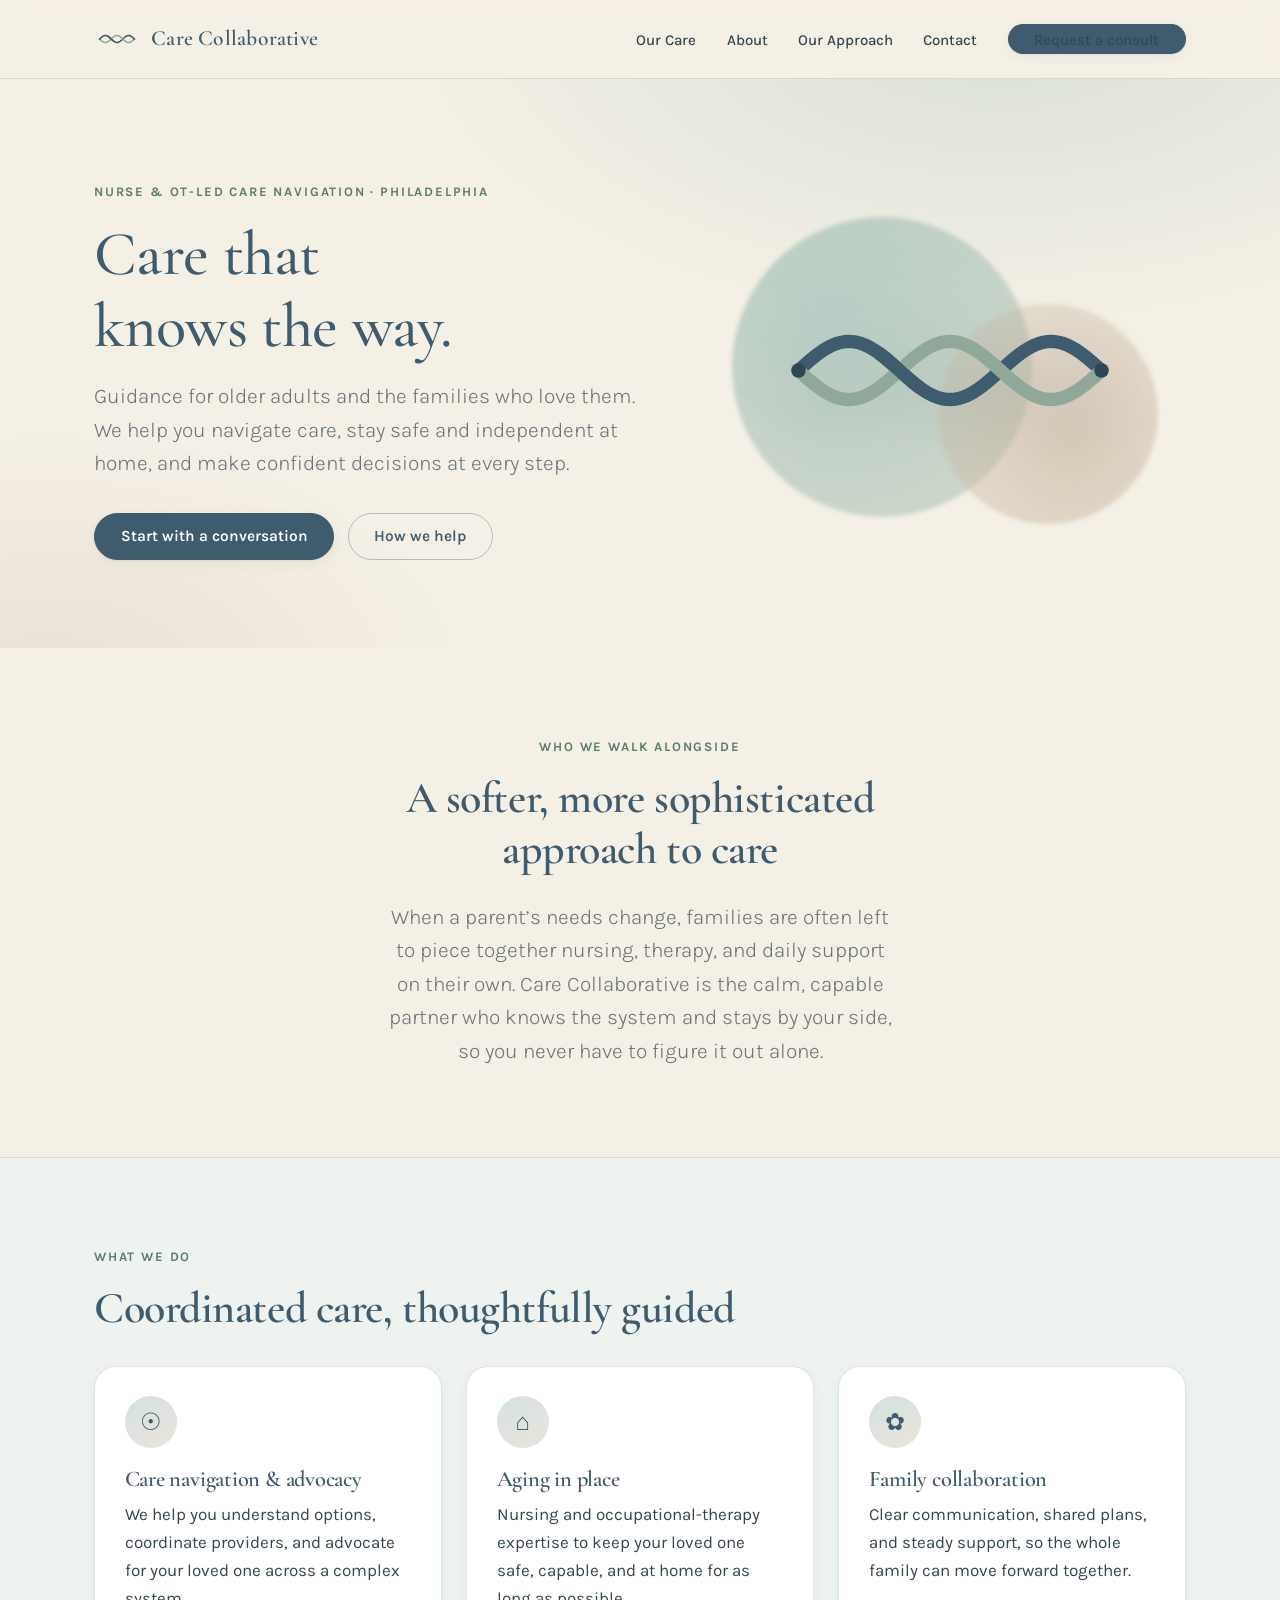
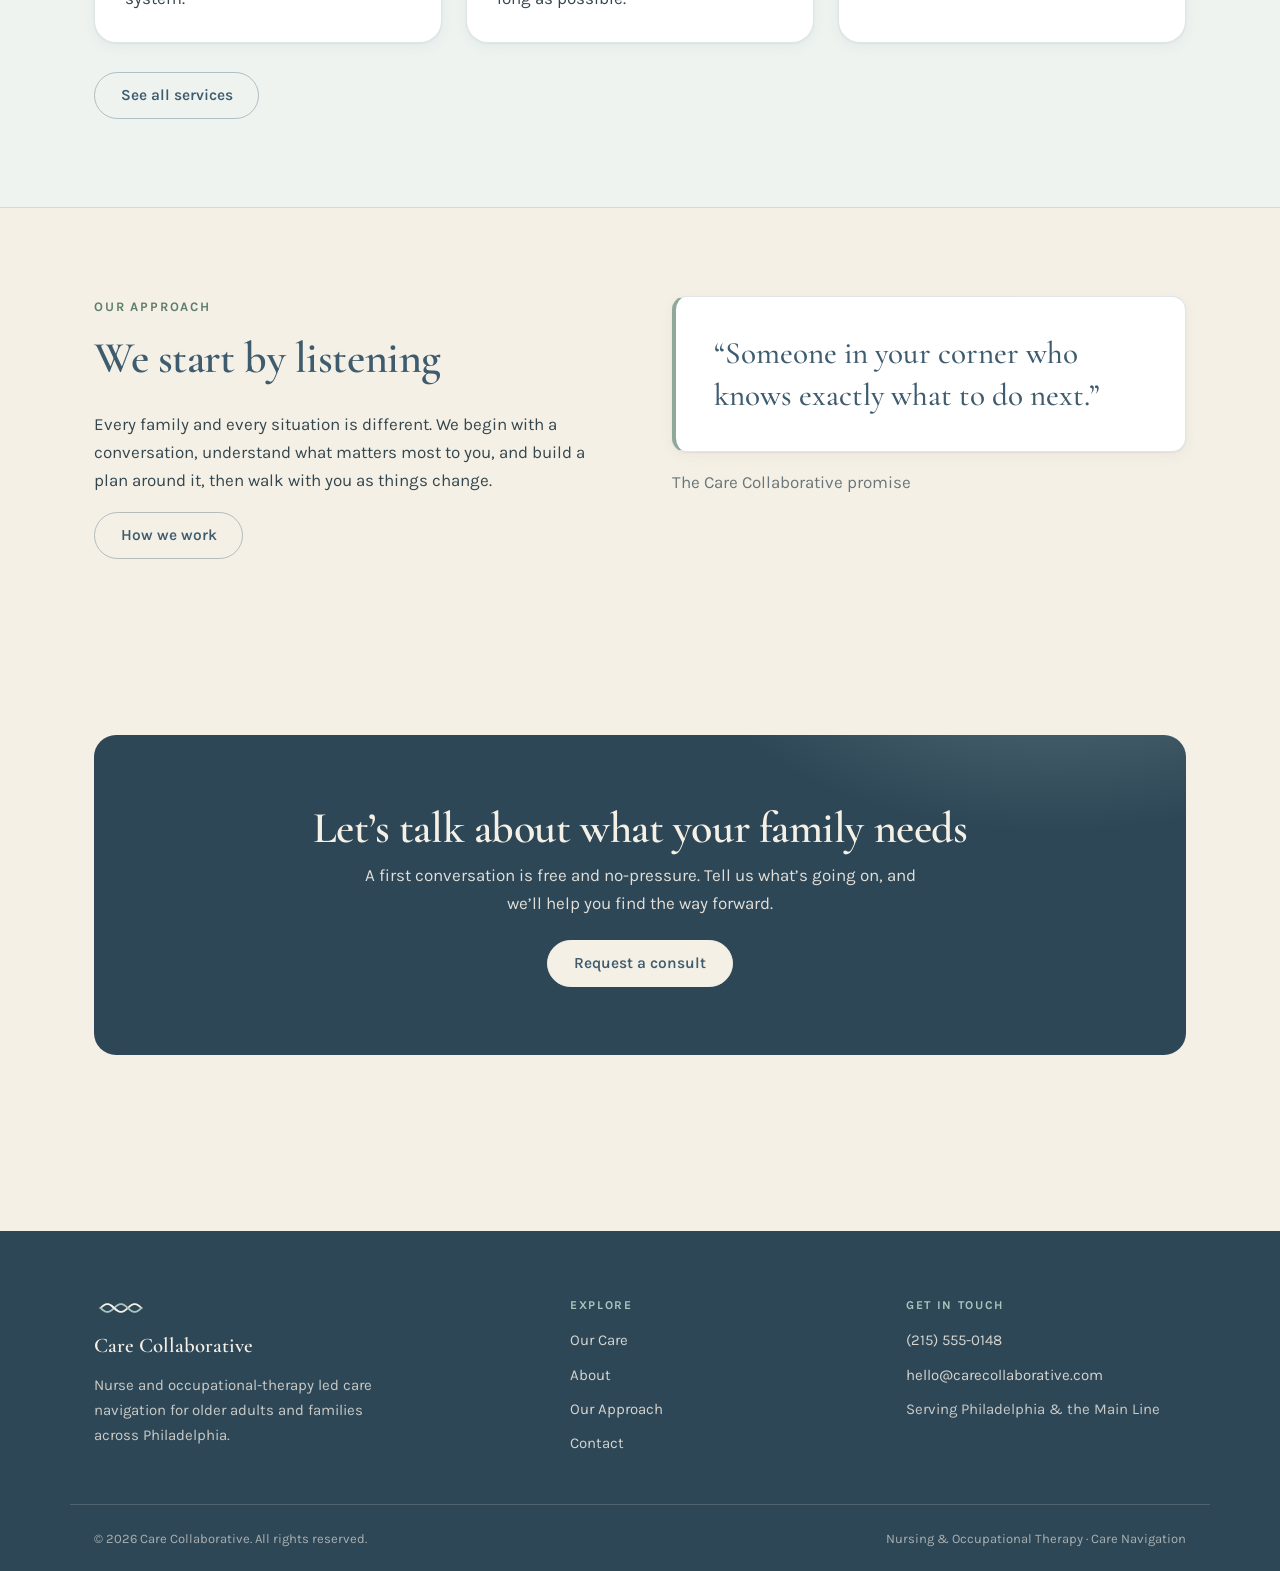
==== index.html @ a24b0913 "Care Collaborative website — initial build Five-page static site (home, services, about, approach, c" ====
<!DOCTYPE html>
<html lang="en">
<head>
  <meta charset="utf-8">
  <meta name="viewport" content="width=device-width, initial-scale=1">
  <title>Care Collaborative — Care that knows the way | Philadelphia</title>
  <meta name="description" content="Nurse and occupational-therapy led care navigation and advocacy for older adults and their families across Philadelphia. Guidance for aging well at home.">
  <link rel="icon" href="assets/favicon.svg" type="image/svg+xml">
  <link rel="preconnect" href="https://fonts.googleapis.com">
  <link rel="preconnect" href="https://fonts.gstatic.com" crossorigin>
  <link href="https://fonts.googleapis.com/css2?family=Cormorant+Garamond:wght@500;600;700&family=Karla:wght@300;400;500;600;700&display=swap" rel="stylesheet">
  <link rel="stylesheet" href="css/styles.css">
</head>
<body>
  <a class="skip" href="#main">Skip to content</a>

  <!-- ===== HEADER (keep identical across pages) ===== -->
  <header class="site-header">
    <div class="container nav">
      <a class="brand" href="index.html">
        <img src="assets/logo-mark.svg" alt="Care Collaborative">
        <span class="name">Care Collaborative</span>
      </a>
      <button class="nav-toggle" aria-label="Open menu" aria-expanded="false" aria-controls="nav-links">
        <span></span><span></span><span></span>
      </button>
      <ul class="nav-links" id="nav-links">
        <li><a href="services.html">Our Care</a></li>
        <li><a href="about.html">About</a></li>
        <li><a href="approach.html">Our Approach</a></li>
        <li><a href="contact.html">Contact</a></li>
        <li class="nav-cta"><a class="btn btn-primary" href="contact.html">Request a consult</a></li>
      </ul>
    </div>
  </header>

  <main id="main">
    <!-- ===== HERO ===== -->
    <section class="hero">
      <div class="container hero-grid">
        <div>
          <p class="eyebrow">Nurse &amp; OT-led care navigation · Philadelphia</p>
          <h1>Care that knows the way.</h1>
          <p class="lead">Guidance for older adults and the families who love them. We help you navigate care, stay safe and independent at home, and make confident decisions at every step.</p>
          <div class="cta-row">
            <a class="btn btn-primary" href="contact.html">Start with a conversation</a>
            <a class="btn btn-ghost" href="services.html">How we help</a>
          </div>
        </div>
        <div class="hero-art" aria-hidden="true">
          <span class="blob b1"></span>
          <span class="blob b2"></span>
          <img src="assets/logo-mark.svg" alt="">
        </div>
      </div>
    </section>

    <!-- ===== INTRO ===== -->
    <section class="section">
      <div class="container center" style="max-width:56ch">
        <p class="eyebrow center">Who we walk alongside</p>
        <h2>A softer, more sophisticated approach to care</h2>
        <p class="lead center">When a parent&rsquo;s needs change, families are often left to piece together nursing, therapy, and daily support on their own. Care Collaborative is the calm, capable partner who knows the system and stays by your side, so you never have to figure it out alone.</p>
      </div>
    </section>

    <!-- ===== SERVICES PREVIEW ===== -->
    <section class="section tint">
      <div class="container">
        <p class="eyebrow">What we do</p>
        <h2>Coordinated care, thoughtfully guided</h2>
        <div class="grid grid-3" style="margin-top:2rem">
          <article class="card">
            <div class="icon" aria-hidden="true">&#9737;</div>
            <h3>Care navigation &amp; advocacy</h3>
            <p>We help you understand options, coordinate providers, and advocate for your loved one across a complex system.</p>
          </article>
          <article class="card">
            <div class="icon" aria-hidden="true">&#8962;</div>
            <h3>Aging in place</h3>
            <p>Nursing and occupational-therapy expertise to keep your loved one safe, capable, and at home for as long as possible.</p>
          </article>
          <article class="card">
            <div class="icon" aria-hidden="true">&#10047;</div>
            <h3>Family collaboration</h3>
            <p>Clear communication, shared plans, and steady support, so the whole family can move forward together.</p>
          </article>
        </div>
        <p style="margin-top:1.8rem"><a class="btn btn-ghost" href="services.html">See all services</a></p>
      </div>
    </section>

    <!-- ===== APPROACH PREVIEW ===== -->
    <section class="section">
      <div class="container split">
        <div>
          <p class="eyebrow">Our approach</p>
          <h2>We start by listening</h2>
          <p>Every family and every situation is different. We begin with a conversation, understand what matters most to you, and build a plan around it, then walk with you as things change.</p>
          <p><a class="btn btn-ghost" href="approach.html">How we work</a></p>
        </div>
        <figure style="margin:0">
          <blockquote class="quote">&ldquo;Someone in your corner who knows exactly what to do next.&rdquo;</blockquote>
          <figcaption class="muted" style="margin-top:1rem">The Care Collaborative promise</figcaption>
        </figure>
      </div>
    </section>

    <!-- ===== CTA BAND ===== -->
    <section class="section">
      <div class="container">
        <div class="cta-band">
          <h2>Let&rsquo;s talk about what your family needs</h2>
          <p>A first conversation is free and no-pressure. Tell us what&rsquo;s going on, and we&rsquo;ll help you find the way forward.</p>
          <p style="margin-top:1.4rem"><a class="btn btn-light" href="contact.html">Request a consult</a></p>
        </div>
      </div>
    </section>
  </main>

  <!-- ===== FOOTER (keep identical across pages) ===== -->
  <footer class="site-footer footer">
    <div class="container footer-grid">
      <div class="footer-brand">
        <img src="assets/logo-mark-reversed.svg" alt="Care Collaborative">
        <div class="name">Care Collaborative</div>
        <p style="margin-top:.6rem;max-width:34ch">Nurse and occupational-therapy led care navigation for older adults and families across Philadelphia.</p>
      </div>
      <div>
        <h4>Explore</h4>
        <ul>
          <li><a href="services.html">Our Care</a></li>
          <li><a href="about.html">About</a></li>
          <li><a href="approach.html">Our Approach</a></li>
          <li><a href="contact.html">Contact</a></li>
        </ul>
      </div>
      <div>
        <h4>Get in touch</h4>
        <ul>
          <li><a href="tel:+12155550148">(215) 555-0148</a></li>
          <li><a href="mailto:hello@carecollaborative.com">hello@carecollaborative.com</a></li>
          <li>Serving Philadelphia &amp; the Main Line</li>
        </ul>
      </div>
    </div>
    <div class="container footer-bottom">
      <span>&copy; <span id="year">2026</span> Care Collaborative. All rights reserved.</span>
      <span>Nursing &amp; Occupational Therapy · Care Navigation</span>
    </div>
  </footer>

  <script src="js/main.js"></script>
</body>
</html>
---- css/styles.css ----
/* ==========================================================================
   Care Collaborative — design tokens + styles
   Retheme the whole site by editing :root below.
   ========================================================================== */

:root {
  /* Brand palette */
  --slate:     #3E5C6E;   /* wordmark, headings, primary buttons */
  --harbor:    #2E4757;   /* footer, reversed sections */
  --euc:       #8FA89A;   /* accent */
  --euc-deep:  #5E7E6C;   /* accent for links + small text (contrast-safe) */
  --sea:       #A8C5BC;   /* soft backgrounds, tints */
  --sand:      #C9B8A3;   /* warm accent */
  --ivory:     #F5F0E6;   /* page background */
  --ink:       #34474F;   /* body text */

  /* Derived surfaces */
  --surface:      #FFFFFF;
  --tint:         #EEF3F0;
  --line:         rgba(62, 92, 110, .16);
  --ink-soft:     rgba(52, 71, 79, .72);

  /* Type */
  --font-display: "Cormorant Garamond", Georgia, "Times New Roman", serif;
  --font-body:    "Karla", -apple-system, BlinkMacSystemFont, "Segoe UI", Roboto, sans-serif;

  /* Rhythm */
  --container: 1140px;
  --gutter:    1.5rem;
  --section-y: 5.5rem;
  --radius:    14px;
  --radius-lg: 22px;

  --shadow-sm: 0 1px 2px rgba(46, 71, 87, .06), 0 4px 14px rgba(46, 71, 87, .05);
  --shadow-md: 0 2px 6px rgba(46, 71, 87, .07), 0 18px 40px rgba(46, 71, 87, .09);

  --ease: cubic-bezier(.22, .61, .36, 1);
}

/* --------------------------------------------------------------------------
   Base
   -------------------------------------------------------------------------- */

*, *::before, *::after { box-sizing: border-box; }

html {
  -webkit-text-size-adjust: 100%;
  scroll-behavior: smooth;
}

body {
  margin: 0;
  background: var(--ivory);
  color: var(--ink);
  font-family: var(--font-body);
  font-size: 1.0625rem;
  font-weight: 400;
  line-height: 1.65;
  -webkit-font-smoothing: antialiased;
  text-rendering: optimizeLegibility;
}

img, svg { max-width: 100%; height: auto; display: block; }

h1, h2, h3, h4 {
  font-family: var(--font-display);
  font-weight: 600;
  color: var(--slate);
  line-height: 1.15;
  letter-spacing: -.01em;
  margin: 0 0 .6em;
  text-wrap: balance;
}

h1 { font-size: clamp(2.5rem, 5.4vw, 3.9rem); font-weight: 500; }
h2 { font-size: clamp(1.95rem, 3.6vw, 2.75rem); }
h3 { font-size: 1.4rem; }
h4 { font-size: 1.0625rem; font-family: var(--font-body); font-weight: 700; letter-spacing: .02em; }

p { margin: 0 0 1.1rem; }
p:last-child { margin-bottom: 0; }

a { color: var(--euc-deep); text-decoration-thickness: 1px; text-underline-offset: .18em; }
a:hover { color: var(--slate); }

strong { font-weight: 700; color: var(--slate); }

blockquote { margin: 0; }

:focus-visible {
  outline: 3px solid var(--euc-deep);
  outline-offset: 3px;
  border-radius: 4px;
}

/* Skip link */
.skip {
  position: absolute;
  left: -9999px;
  top: 0;
  z-index: 100;
  padding: .75rem 1.15rem;
  background: var(--slate);
  color: #fff;
  font-weight: 600;
  text-decoration: none;
  border-radius: 0 0 var(--radius) 0;
}
.skip:focus { left: 0; color: #fff; }

/* --------------------------------------------------------------------------
   Layout helpers
   -------------------------------------------------------------------------- */

.container {
  width: 100%;
  max-width: var(--container);
  margin-inline: auto;
  padding-inline: var(--gutter);
}

.section { padding-block: var(--section-y); }

.section.tint {
  background: var(--tint);
  border-block: 1px solid var(--line);
}

.center { text-align: center; margin-inline: auto; }

.muted { color: var(--ink-soft); }

.eyebrow {
  font-size: .8125rem;
  font-weight: 700;
  letter-spacing: .14em;
  text-transform: uppercase;
  color: var(--euc-deep);
  margin-bottom: 1rem;
}
.eyebrow.center { text-align: center; }

.lead {
  font-size: clamp(1.125rem, 1.9vw, 1.3125rem);
  font-weight: 300;
  line-height: 1.6;
  color: var(--ink-soft);
  max-width: 62ch;
}
.lead.center { margin-inline: auto; }

.split {
  display: grid;
  grid-template-columns: 1fr 1fr;
  gap: clamp(2rem, 5vw, 4rem);
  align-items: start;
}

.grid { display: grid; gap: 1.5rem; }
.grid-2 { grid-template-columns: repeat(2, 1fr); }
.grid-3 { grid-template-columns: repeat(3, 1fr); }

/* --------------------------------------------------------------------------
   Header + navigation
   -------------------------------------------------------------------------- */

.site-header {
  position: sticky;
  top: 0;
  z-index: 50;
  background: rgba(245, 240, 230, .88);
  backdrop-filter: saturate(1.4) blur(10px);
  border-bottom: 1px solid var(--line);
}

.nav {
  display: flex;
  align-items: center;
  gap: 1.25rem;
  min-height: 78px;
}

.brand {
  display: inline-flex;
  align-items: center;
  gap: .7rem;
  text-decoration: none;
  margin-right: auto;
}
.brand img { width: 46px; height: auto; }
.brand .name {
  font-family: var(--font-display);
  font-size: 1.35rem;
  font-weight: 600;
  color: var(--slate);
  letter-spacing: .01em;
  white-space: nowrap;
}

.nav-links {
  display: flex;
  align-items: center;
  gap: 1.9rem;
  list-style: none;
  margin: 0;
  padding: 0;
}
.nav-links a {
  color: var(--ink);
  text-decoration: none;
  font-size: .9375rem;
  font-weight: 500;
  padding-block: .35rem;
  border-bottom: 2px solid transparent;
  transition: color .2s var(--ease), border-color .2s var(--ease);
}
.nav-links a:hover { color: var(--slate); border-bottom-color: var(--sea); }
.nav-links a[aria-current="page"] {
  color: var(--slate);
  font-weight: 600;
  border-bottom-color: var(--euc);
}
.nav-cta a,
.nav-cta a[aria-current="page"] { border-bottom: 0; }

.nav-toggle {
  display: none;
  flex-direction: column;
  justify-content: center;
  gap: 5px;
  width: 46px;
  height: 46px;
  padding: 0 11px;
  background: transparent;
  border: 1px solid var(--line);
  border-radius: 10px;
  cursor: pointer;
}
.nav-toggle span {
  display: block;
  height: 2px;
  background: var(--slate);
  border-radius: 2px;
  transition: transform .25s var(--ease), opacity .2s var(--ease);
}
.nav-toggle[aria-expanded="true"] span:nth-child(1) { transform: translateY(7px) rotate(45deg); }
.nav-toggle[aria-expanded="true"] span:nth-child(2) { opacity: 0; }
.nav-toggle[aria-expanded="true"] span:nth-child(3) { transform: translateY(-7px) rotate(-45deg); }

/* --------------------------------------------------------------------------
   Buttons
   -------------------------------------------------------------------------- */

.btn {
  display: inline-flex;
  align-items: center;
  justify-content: center;
  gap: .5rem;
  padding: .82rem 1.6rem;
  border: 1px solid transparent;
  border-radius: 999px;
  font-family: var(--font-body);
  font-size: .9688rem;
  font-weight: 600;
  line-height: 1.2;
  text-decoration: none;
  cursor: pointer;
  transition: transform .18s var(--ease), background-color .2s var(--ease),
              color .2s var(--ease), border-color .2s var(--ease), box-shadow .2s var(--ease);
}
.btn:hover { transform: translateY(-1px); }
.btn:active { transform: translateY(0); }

.btn-primary {
  background: var(--slate);
  border-color: var(--slate);
  color: #fff;
  box-shadow: var(--shadow-sm);
}
.btn-primary:hover { background: var(--harbor); border-color: var(--harbor); color: #fff; box-shadow: var(--shadow-md); }

.btn-ghost {
  background: transparent;
  border-color: rgba(62, 92, 110, .35);
  color: var(--slate);
}
.btn-ghost:hover { background: rgba(168, 197, 188, .22); border-color: var(--slate); color: var(--slate); }

.btn-light {
  background: var(--ivory);
  border-color: var(--ivory);
  color: var(--slate);
}
.btn-light:hover { background: #fff; border-color: #fff; color: var(--harbor); }

.cta-row {
  display: flex;
  flex-wrap: wrap;
  gap: .85rem;
  margin-top: 2rem;
}

/* --------------------------------------------------------------------------
   Hero
   -------------------------------------------------------------------------- */

.hero {
  padding-block: clamp(3.5rem, 8vw, 6.5rem) clamp(3.5rem, 7vw, 5.5rem);
  background:
    radial-gradient(60rem 32rem at 78% -12%, rgba(168, 197, 188, .38), transparent 62%),
    radial-gradient(44rem 28rem at 4% 108%, rgba(201, 184, 163, .28), transparent 60%);
}

.hero-grid {
  display: grid;
  grid-template-columns: 1.08fr .92fr;
  gap: clamp(2rem, 5vw, 4rem);
  align-items: center;
}

.hero h1 { margin-bottom: 1.1rem; }

.hero-art {
  position: relative;
  display: grid;
  place-items: center;
  min-height: 320px;
}
.hero-art img {
  position: relative;
  z-index: 1;
  width: min(100%, 400px);
  filter: drop-shadow(0 14px 30px rgba(46, 71, 87, .14));
}

.blob {
  position: absolute;
  border-radius: 50%;
  filter: blur(2px);
  animation: drift 18s ease-in-out infinite alternate;
}
.blob.b1 {
  width: 300px; height: 300px;
  background: radial-gradient(circle at 32% 30%, rgba(168, 197, 188, .78), rgba(143, 168, 154, .35));
  top: 2%; left: 4%;
}
.blob.b2 {
  width: 220px; height: 220px;
  background: radial-gradient(circle at 62% 62%, rgba(201, 184, 163, .68), rgba(201, 184, 163, .22));
  bottom: 2%; right: 6%;
  animation-delay: -7s;
}

@keyframes drift {
  from { transform: translate3d(0, 0, 0) scale(1); }
  to   { transform: translate3d(14px, -20px, 0) scale(1.07); }
}

/* --------------------------------------------------------------------------
   Cards
   -------------------------------------------------------------------------- */

.card {
  background: var(--surface);
  border: 1px solid var(--line);
  border-radius: var(--radius-lg);
  padding: 1.85rem;
  box-shadow: var(--shadow-sm);
  transition: transform .25s var(--ease), box-shadow .25s var(--ease), border-color .25s var(--ease);
}
.card:hover {
  transform: translateY(-3px);
  border-color: rgba(62, 92, 110, .26);
  box-shadow: var(--shadow-md);
}
.card h3 { margin-bottom: .55rem; }
.card p:last-child { margin-bottom: 0; }

.card .icon {
  display: grid;
  place-items: center;
  width: 52px;
  height: 52px;
  margin-bottom: 1.1rem;
  border-radius: 50%;
  background: linear-gradient(150deg, rgba(168, 197, 188, .5), rgba(201, 184, 163, .38));
  color: var(--slate);
  font-size: 1.5rem;
  line-height: 1;
}

/* --------------------------------------------------------------------------
   Quote
   -------------------------------------------------------------------------- */

.quote {
  position: relative;
  padding: 2.2rem 2.4rem;
  background: var(--surface);
  border: 1px solid var(--line);
  border-left: 4px solid var(--euc);
  border-radius: var(--radius);
  font-family: var(--font-display);
  font-size: clamp(1.5rem, 2.6vw, 1.95rem);
  font-weight: 500;
  line-height: 1.35;
  color: var(--slate);
  box-shadow: var(--shadow-sm);
  text-wrap: balance;
}

/* --------------------------------------------------------------------------
   CTA band
   -------------------------------------------------------------------------- */

.cta-band {
  padding: clamp(2.75rem, 6vw, 4.25rem) clamp(1.75rem, 5vw, 4rem);
  border-radius: var(--radius-lg);
  background:
    radial-gradient(38rem 20rem at 88% -30%, rgba(168, 197, 188, .3), transparent 60%),
    var(--harbor);
  color: rgba(245, 240, 230, .9);
  text-align: center;
}
.cta-band h2 { color: var(--ivory); margin-bottom: .5rem; }
.cta-band p { max-width: 58ch; margin-inline: auto; }

/* --------------------------------------------------------------------------
   Steps (Our Approach)
   -------------------------------------------------------------------------- */

.steps {
  display: grid;
  gap: 1.1rem;
  counter-reset: step;
}

.step {
  display: grid;
  grid-template-columns: auto 1fr;
  gap: 1.4rem;
  align-items: start;
  padding: 1.7rem 1.9rem;
  background: var(--surface);
  border: 1px solid var(--line);
  border-radius: var(--radius-lg);
  box-shadow: var(--shadow-sm);
}
.step h3 { margin-bottom: .35rem; }
.step p:last-child { margin-bottom: 0; }

.step .n {
  counter-increment: step;
  display: grid;
  place-items: center;
  width: 52px;
  height: 52px;
  border-radius: 50%;
  background: linear-gradient(150deg, var(--sea), rgba(143, 168, 154, .75));
  color: var(--harbor);
  font-family: var(--font-display);
  font-size: 1.5rem;
  font-weight: 700;
}
.step .n::before { content: counter(step); }

/* --------------------------------------------------------------------------
   Forms
   -------------------------------------------------------------------------- */

.form {
  display: grid;
  gap: 1.15rem;
  padding: 2rem;
  background: var(--surface);
  border: 1px solid var(--line);
  border-radius: var(--radius-lg);
  box-shadow: var(--shadow-sm);
}

.field { display: grid; gap: .4rem; }

.field label {
  font-size: .875rem;
  font-weight: 600;
  color: var(--slate);
  letter-spacing: .01em;
}

.field input,
.field select,
.field textarea {
  width: 100%;
  padding: .75rem .9rem;
  background: var(--ivory);
  border: 1px solid var(--line);
  border-radius: 10px;
  font-family: inherit;
  font-size: 1rem;
  color: var(--ink);
  transition: border-color .2s var(--ease), box-shadow .2s var(--ease), background-color .2s var(--ease);
}
.field textarea { resize: vertical; min-height: 8rem; }
.field select { appearance: none; background-image: none; cursor: pointer; }

.field input:hover,
.field select:hover,
.field textarea:hover { border-color: rgba(62, 92, 110, .32); }

.field input:focus,
.field select:focus,
.field textarea:focus {
  outline: none;
  background: var(--surface);
  border-color: var(--euc-deep);
  box-shadow: 0 0 0 3px rgba(94, 126, 108, .18);
}

.form .btn { justify-self: start; }

.form-status {
  margin: 0;
  min-height: 1.4em;
  font-size: .9375rem;
  font-weight: 600;
  color: var(--euc-deep);
}
.form-status[data-state="error"] { color: #9B4A3C; }

.form-note {
  margin: 0;
  font-size: .875rem;
  color: var(--ink-soft);
}

/* Contact info list */
.info { list-style: none; margin: 0; padding: 0; display: grid; gap: .75rem; }
.info li {
  display: grid;
  grid-template-columns: 5.5rem 1fr;
  gap: 1rem;
  align-items: baseline;
  padding-bottom: .75rem;
  border-bottom: 1px solid var(--line);
}
.info li:last-child { padding-bottom: 0; border-bottom: 0; }
.info .k {
  font-size: .75rem;
  font-weight: 700;
  letter-spacing: .12em;
  text-transform: uppercase;
  color: var(--euc-deep);
}

/* --------------------------------------------------------------------------
   Footer
   -------------------------------------------------------------------------- */

.site-footer {
  margin-top: var(--section-y);
  padding-top: clamp(3rem, 6vw, 4.25rem);
  background: var(--harbor);
  color: rgba(245, 240, 230, .78);
  font-size: .9375rem;
}

.footer-grid {
  display: grid;
  grid-template-columns: 1.5fr 1fr 1fr;
  gap: clamp(2rem, 5vw, 3.5rem);
  padding-bottom: 3rem;
}

.footer-brand img { width: 54px; }
.footer-brand .name {
  margin-top: .8rem;
  font-family: var(--font-display);
  font-size: 1.3rem;
  font-weight: 600;
  color: var(--ivory);
}

.site-footer h4 {
  margin-bottom: 1rem;
  color: var(--sea);
  font-size: .75rem;
  letter-spacing: .14em;
  text-transform: uppercase;
}

.site-footer ul { list-style: none; margin: 0; padding: 0; display: grid; gap: .6rem; }
.site-footer a { color: rgba(245, 240, 230, .84); text-decoration: none; }
.site-footer a:hover { color: #fff; text-decoration: underline; text-underline-offset: .2em; }

.footer-bottom {
  display: flex;
  flex-wrap: wrap;
  gap: .75rem 1.5rem;
  justify-content: space-between;
  padding-block: 1.4rem;
  border-top: 1px solid rgba(245, 240, 230, .16);
  font-size: .8125rem;
  color: rgba(245, 240, 230, .62);
}

/* --------------------------------------------------------------------------
   Responsive
   -------------------------------------------------------------------------- */

@media (max-width: 960px) {
  :root { --section-y: 4.25rem; }

  .hero-grid { grid-template-columns: 1fr; }
  .hero-art { order: -1; min-height: 250px; }
  .hero-art img { width: min(78%, 320px); }
  .blob.b1 { width: 220px; height: 220px; }
  .blob.b2 { width: 165px; height: 165px; }

  .split { grid-template-columns: 1fr; }
  .grid-3 { grid-template-columns: repeat(2, 1fr); }
  .footer-grid { grid-template-columns: 1fr 1fr; }
}

@media (max-width: 780px) {
  .nav-toggle { display: flex; }

  .nav-links {
    position: absolute;
    inset: 78px 0 auto;
    flex-direction: column;
    align-items: stretch;
    gap: 0;
    padding: .5rem var(--gutter) 1.25rem;
    background: var(--ivory);
    border-bottom: 1px solid var(--line);
    box-shadow: var(--shadow-md);

    /* collapsed by default on small screens */
    display: none;
  }
  .nav-links.is-open { display: flex; }

  .nav-links li { border-bottom: 1px solid var(--line); }
  .nav-links li:last-child { border-bottom: 0; }
  .nav-links a {
    display: block;
    padding: .95rem .25rem;
    border-bottom: 0;
  }
  .nav-links a[aria-current="page"] { border-bottom: 0; }
  .nav-cta { padding-top: 1rem; }
  .nav-cta .btn { width: 100%; }
}

@media (max-width: 620px) {
  body { font-size: 1rem; }

  .grid-2, .grid-3 { grid-template-columns: 1fr; }
  .footer-grid { grid-template-columns: 1fr; }

  .brand .name { font-size: 1.15rem; }
  .brand img { width: 40px; }

  .card, .step, .form { padding: 1.4rem; }
  .step { grid-template-columns: 1fr; gap: 1rem; }

  .quote { padding: 1.6rem 1.5rem; }

  .cta-row .btn { width: 100%; }
  .form .btn { justify-self: stretch; width: 100%; }

  .info li { grid-template-columns: 1fr; gap: .15rem; }
}

/* --------------------------------------------------------------------------
   Motion + print
   -------------------------------------------------------------------------- */

@media (prefers-reduced-motion: reduce) {
  html { scroll-behavior: auto; }
  *, *::before, *::after {
    animation-duration: .001ms !important;
    animation-iteration-count: 1 !important;
    transition-duration: .001ms !important;
  }
}

@media print {
  .site-header, .nav-toggle, .cta-band, .skip { display: none !important; }
  body { background: #fff; color: #000; }
  .card, .step, .form { box-shadow: none; border-color: #ccc; }
}
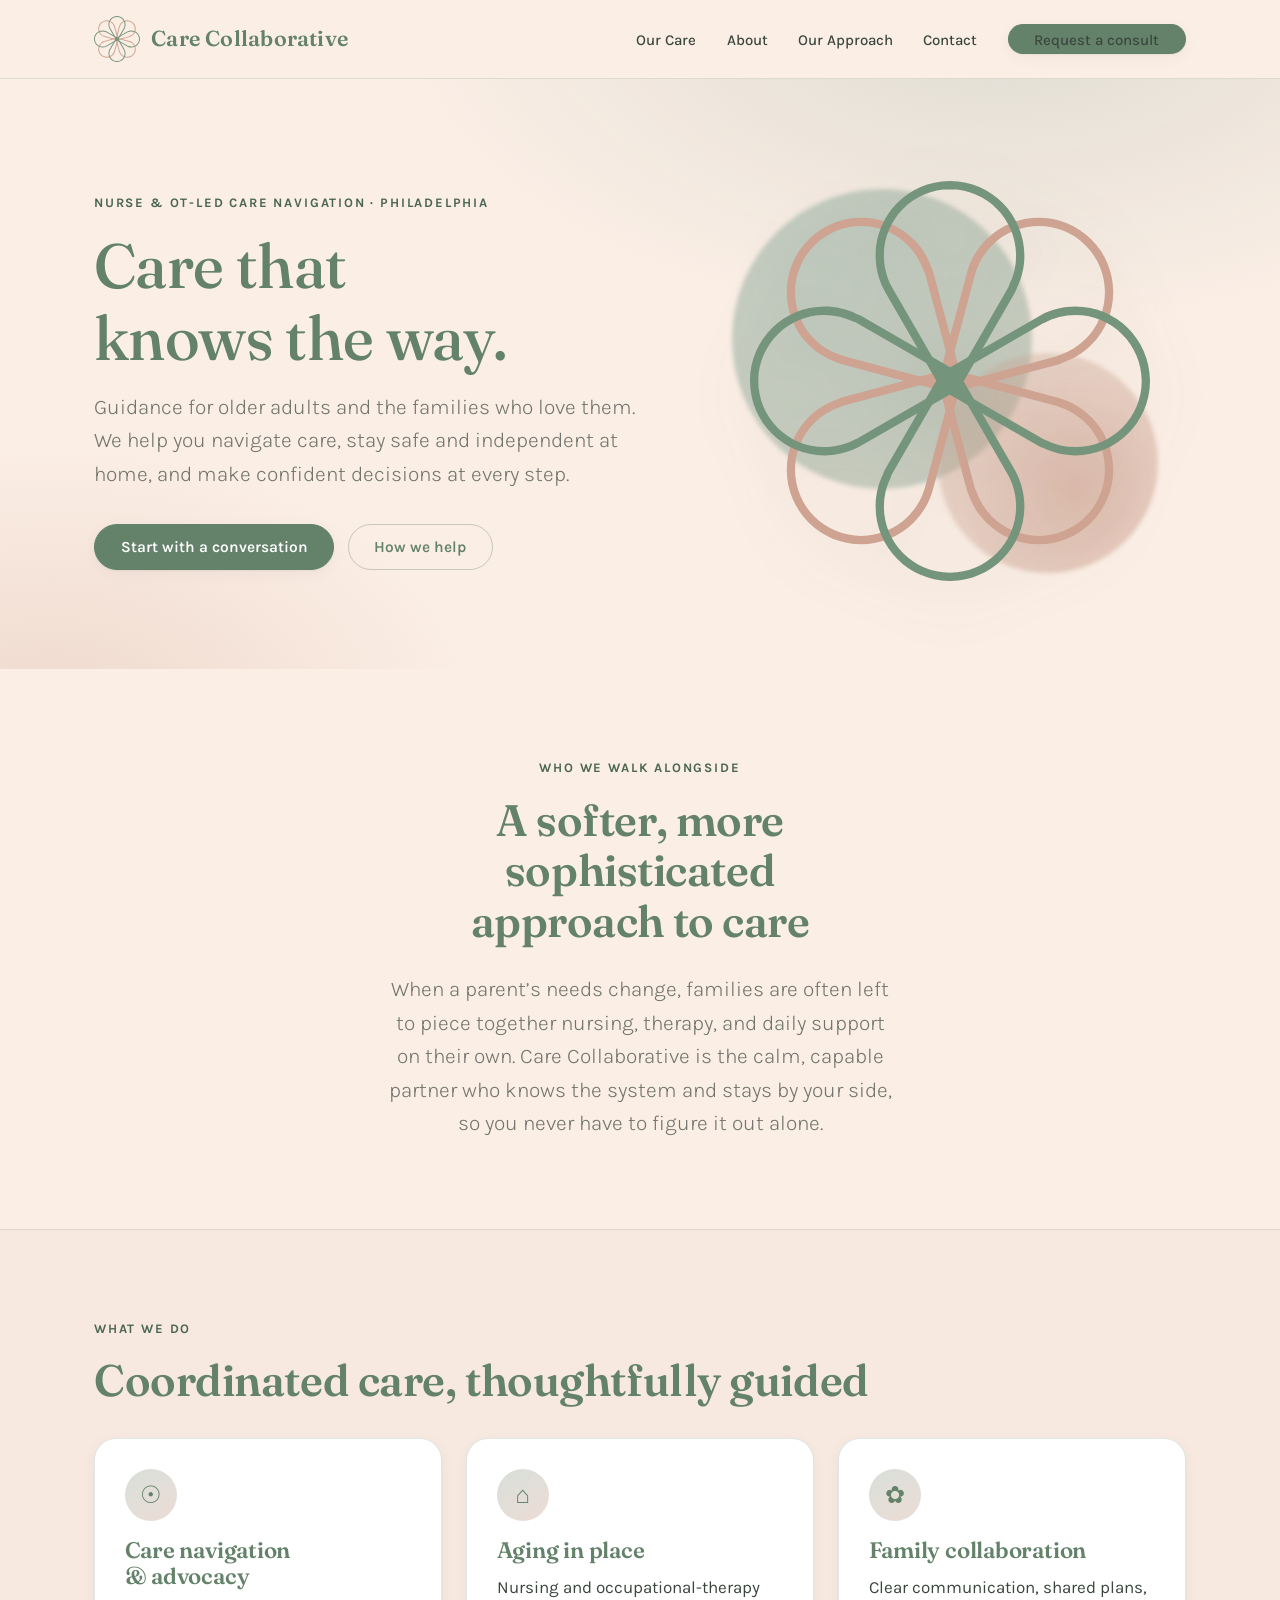
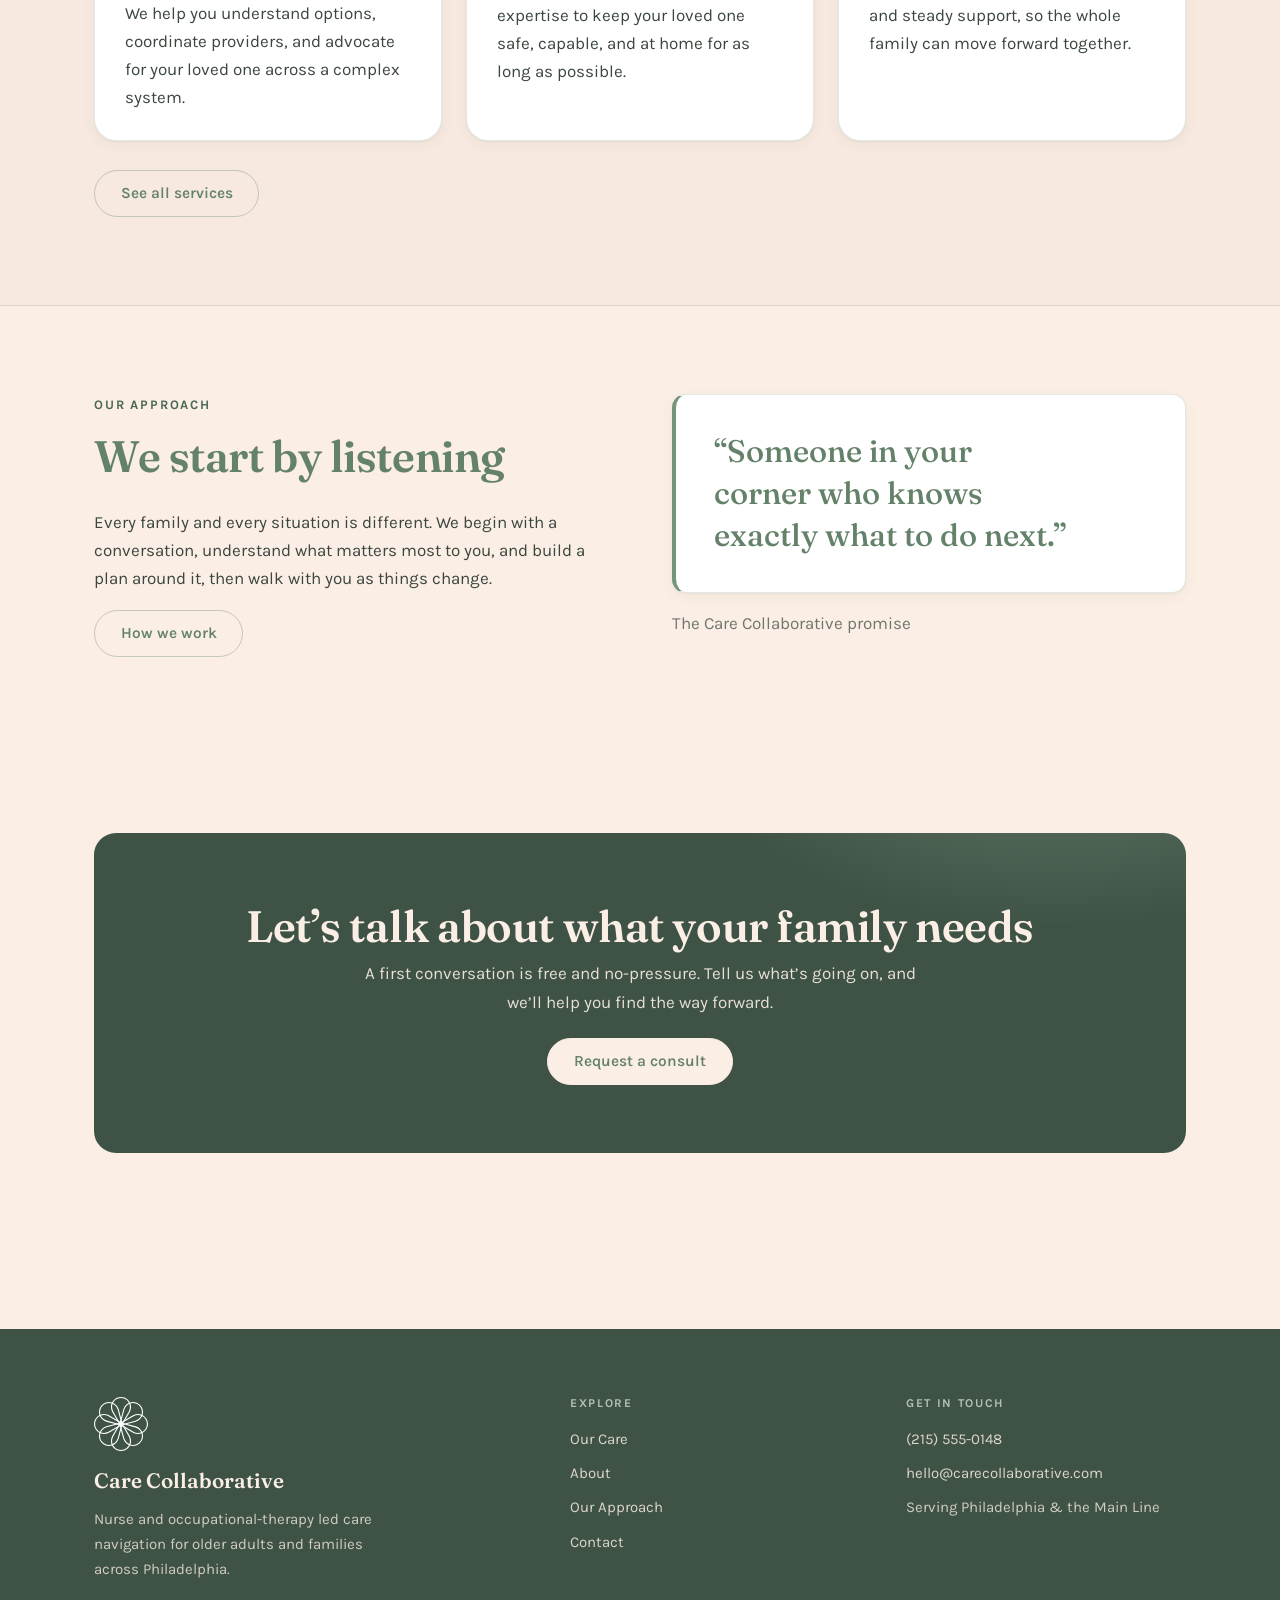
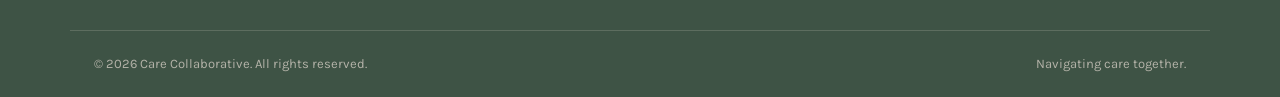
==== commit e6117e09: "Rebrand to finalized CareCollaborative identity - Swap placeholder Woven Current SVGs for final logo" ====
--- a/index.html
+++ b/index.html
@@ -8,7 +8,7 @@
   <link rel="icon" href="assets/favicon.svg" type="image/svg+xml">
   <link rel="preconnect" href="https://fonts.googleapis.com">
   <link rel="preconnect" href="https://fonts.gstatic.com" crossorigin>
-  <link href="https://fonts.googleapis.com/css2?family=Cormorant+Garamond:wght@500;600;700&family=Karla:wght@300;400;500;600;700&display=swap" rel="stylesheet">
+  <link href="https://fonts.googleapis.com/css2?family=Fraunces:opsz,wght@9..144,500..700&family=Karla:wght@300;400;500;600;700&display=swap" rel="stylesheet">
   <link rel="stylesheet" href="css/styles.css">
 </head>
 <body>
@@ -146,7 +146,7 @@
     </div>
     <div class="container footer-bottom">
       <span>&copy; <span id="year">2026</span> Care Collaborative. All rights reserved.</span>
-      <span>Nursing &amp; Occupational Therapy · Care Navigation</span>
+      <span>Navigating care together.</span>
     </div>
   </footer>
 
--- a/css/styles.css
+++ b/css/styles.css
@@ -4,24 +4,27 @@
    ========================================================================== */
 
 :root {
-  /* Brand palette */
-  --slate:     #3E5C6E;   /* wordmark, headings, primary buttons */
-  --harbor:    #2E4757;   /* footer, reversed sections */
-  --euc:       #8FA89A;   /* accent */
-  --euc-deep:  #5E7E6C;   /* accent for links + small text (contrast-safe) */
-  --sea:       #A8C5BC;   /* soft backgrounds, tints */
-  --sand:      #C9B8A3;   /* warm accent */
-  --ivory:     #F5F0E6;   /* page background */
-  --ink:       #34474F;   /* body text */
+  /* Brand palette — CareCollaborative Quick Guide (2026) */
+  --green:      #638269;   /* brand green: wordmark, headings, primary buttons */
+  --green-deep: #4C6654;   /* darker green for links + small text (contrast-safe) */
+  --forest:     #3E5345;   /* footer, reversed sections (derived dark green) */
+  --sage:       #B1C0B4;   /* soft green accent, tints */
+  --sage-mid:   #75947C;   /* mid sage from the logo mark */
+  --blush:      #E7D1C8;   /* soft warm tint */
+  --clay:       #CEA391;   /* warm accent from the logo mark */
+  --cream:      #FBEEE5;   /* page background */
+  --ink:        #3B463E;   /* body text (derived green-gray) */
 
   /* Derived surfaces */
   --surface:      #FFFFFF;
-  --tint:         #EEF3F0;
-  --line:         rgba(62, 92, 110, .16);
-  --ink-soft:     rgba(52, 71, 79, .72);
-
-  /* Type */
-  --font-display: "Cormorant Garamond", Georgia, "Times New Roman", serif;
+  --tint:         #F7E9E0;
+  --line:         rgba(99, 130, 105, .18);
+  --ink-soft:     rgba(59, 70, 62, .72);
+
+  /* Type — brand font is Gelica (Adobe Fonts). Fraunces is the closest free
+     stand-in; to use real Gelica, add the Adobe Fonts embed <link> to each
+     page and change this to: "gelica", serif */
+  --font-display: "Fraunces", Georgia, "Times New Roman", serif;
   --font-body:    "Karla", -apple-system, BlinkMacSystemFont, "Segoe UI", Roboto, sans-serif;
 
   /* Rhythm */
@@ -31,8 +34,8 @@
   --radius:    14px;
   --radius-lg: 22px;
 
-  --shadow-sm: 0 1px 2px rgba(46, 71, 87, .06), 0 4px 14px rgba(46, 71, 87, .05);
-  --shadow-md: 0 2px 6px rgba(46, 71, 87, .07), 0 18px 40px rgba(46, 71, 87, .09);
+  --shadow-sm: 0 1px 2px rgba(62, 83, 69,.06), 0 4px 14px rgba(62, 83, 69,.05);
+  --shadow-md: 0 2px 6px rgba(62, 83, 69,.07), 0 18px 40px rgba(62, 83, 69,.09);
 
   --ease: cubic-bezier(.22, .61, .36, 1);
 }
@@ -50,7 +53,7 @@
 
 body {
   margin: 0;
-  background: var(--ivory);
+  background: var(--cream);
   color: var(--ink);
   font-family: var(--font-body);
   font-size: 1.0625rem;
@@ -65,7 +68,7 @@
 h1, h2, h3, h4 {
   font-family: var(--font-display);
   font-weight: 600;
-  color: var(--slate);
+  color: var(--green);
   line-height: 1.15;
   letter-spacing: -.01em;
   margin: 0 0 .6em;
@@ -80,15 +83,15 @@
 p { margin: 0 0 1.1rem; }
 p:last-child { margin-bottom: 0; }
 
-a { color: var(--euc-deep); text-decoration-thickness: 1px; text-underline-offset: .18em; }
-a:hover { color: var(--slate); }
-
-strong { font-weight: 700; color: var(--slate); }
+a { color: var(--green-deep); text-decoration-thickness: 1px; text-underline-offset: .18em; }
+a:hover { color: var(--green); }
+
+strong { font-weight: 700; color: var(--green); }
 
 blockquote { margin: 0; }
 
 :focus-visible {
-  outline: 3px solid var(--euc-deep);
+  outline: 3px solid var(--green-deep);
   outline-offset: 3px;
   border-radius: 4px;
 }
@@ -100,7 +103,7 @@
   top: 0;
   z-index: 100;
   padding: .75rem 1.15rem;
-  background: var(--slate);
+  background: var(--green);
   color: #fff;
   font-weight: 600;
   text-decoration: none;
@@ -135,7 +138,7 @@
   font-weight: 700;
   letter-spacing: .14em;
   text-transform: uppercase;
-  color: var(--euc-deep);
+  color: var(--green-deep);
   margin-bottom: 1rem;
 }
 .eyebrow.center { text-align: center; }
@@ -168,7 +171,7 @@
   position: sticky;
   top: 0;
   z-index: 50;
-  background: rgba(245, 240, 230, .88);
+  background: rgba(251, 238, 229,.88);
   backdrop-filter: saturate(1.4) blur(10px);
   border-bottom: 1px solid var(--line);
 }
@@ -192,7 +195,7 @@
   font-family: var(--font-display);
   font-size: 1.35rem;
   font-weight: 600;
-  color: var(--slate);
+  color: var(--green);
   letter-spacing: .01em;
   white-space: nowrap;
 }
@@ -214,11 +217,11 @@
   border-bottom: 2px solid transparent;
   transition: color .2s var(--ease), border-color .2s var(--ease);
 }
-.nav-links a:hover { color: var(--slate); border-bottom-color: var(--sea); }
+.nav-links a:hover { color: var(--green); border-bottom-color: var(--sage); }
 .nav-links a[aria-current="page"] {
-  color: var(--slate);
-  font-weight: 600;
-  border-bottom-color: var(--euc);
+  color: var(--green);
+  font-weight: 600;
+  border-bottom-color: var(--sage-mid);
 }
 .nav-cta a,
 .nav-cta a[aria-current="page"] { border-bottom: 0; }
@@ -239,7 +242,7 @@
 .nav-toggle span {
   display: block;
   height: 2px;
-  background: var(--slate);
+  background: var(--green);
   border-radius: 2px;
   transition: transform .25s var(--ease), opacity .2s var(--ease);
 }
@@ -272,26 +275,26 @@
 .btn:active { transform: translateY(0); }
 
 .btn-primary {
-  background: var(--slate);
-  border-color: var(--slate);
+  background: var(--green);
+  border-color: var(--green);
   color: #fff;
   box-shadow: var(--shadow-sm);
 }
-.btn-primary:hover { background: var(--harbor); border-color: var(--harbor); color: #fff; box-shadow: var(--shadow-md); }
+.btn-primary:hover { background: var(--forest); border-color: var(--forest); color: #fff; box-shadow: var(--shadow-md); }
 
 .btn-ghost {
   background: transparent;
-  border-color: rgba(62, 92, 110, .35);
-  color: var(--slate);
-}
-.btn-ghost:hover { background: rgba(168, 197, 188, .22); border-color: var(--slate); color: var(--slate); }
+  border-color: rgba(99, 130, 105,.35);
+  color: var(--green);
+}
+.btn-ghost:hover { background: rgba(177, 192, 180,.22); border-color: var(--green); color: var(--green); }
 
 .btn-light {
-  background: var(--ivory);
-  border-color: var(--ivory);
-  color: var(--slate);
-}
-.btn-light:hover { background: #fff; border-color: #fff; color: var(--harbor); }
+  background: var(--cream);
+  border-color: var(--cream);
+  color: var(--green);
+}
+.btn-light:hover { background: #fff; border-color: #fff; color: var(--forest); }
 
 .cta-row {
   display: flex;
@@ -307,8 +310,8 @@
 .hero {
   padding-block: clamp(3.5rem, 8vw, 6.5rem) clamp(3.5rem, 7vw, 5.5rem);
   background:
-    radial-gradient(60rem 32rem at 78% -12%, rgba(168, 197, 188, .38), transparent 62%),
-    radial-gradient(44rem 28rem at 4% 108%, rgba(201, 184, 163, .28), transparent 60%);
+    radial-gradient(60rem 32rem at 78% -12%, rgba(177, 192, 180,.38), transparent 62%),
+    radial-gradient(44rem 28rem at 4% 108%, rgba(206, 163, 145,.28), transparent 60%);
 }
 
 .hero-grid {
@@ -330,7 +333,7 @@
   position: relative;
   z-index: 1;
   width: min(100%, 400px);
-  filter: drop-shadow(0 14px 30px rgba(46, 71, 87, .14));
+  filter: drop-shadow(0 14px 30px rgba(62, 83, 69,.14));
 }
 
 .blob {
@@ -341,12 +344,12 @@
 }
 .blob.b1 {
   width: 300px; height: 300px;
-  background: radial-gradient(circle at 32% 30%, rgba(168, 197, 188, .78), rgba(143, 168, 154, .35));
+  background: radial-gradient(circle at 32% 30%, rgba(177, 192, 180,.78), rgba(117, 148, 124,.35));
   top: 2%; left: 4%;
 }
 .blob.b2 {
   width: 220px; height: 220px;
-  background: radial-gradient(circle at 62% 62%, rgba(201, 184, 163, .68), rgba(201, 184, 163, .22));
+  background: radial-gradient(circle at 62% 62%, rgba(206, 163, 145,.68), rgba(206, 163, 145,.22));
   bottom: 2%; right: 6%;
   animation-delay: -7s;
 }
@@ -370,7 +373,7 @@
 }
 .card:hover {
   transform: translateY(-3px);
-  border-color: rgba(62, 92, 110, .26);
+  border-color: rgba(99, 130, 105,.26);
   box-shadow: var(--shadow-md);
 }
 .card h3 { margin-bottom: .55rem; }
@@ -383,8 +386,8 @@
   height: 52px;
   margin-bottom: 1.1rem;
   border-radius: 50%;
-  background: linear-gradient(150deg, rgba(168, 197, 188, .5), rgba(201, 184, 163, .38));
-  color: var(--slate);
+  background: linear-gradient(150deg, rgba(177, 192, 180,.5), rgba(206, 163, 145,.38));
+  color: var(--green);
   font-size: 1.5rem;
   line-height: 1;
 }
@@ -398,13 +401,13 @@
   padding: 2.2rem 2.4rem;
   background: var(--surface);
   border: 1px solid var(--line);
-  border-left: 4px solid var(--euc);
+  border-left: 4px solid var(--sage-mid);
   border-radius: var(--radius);
   font-family: var(--font-display);
   font-size: clamp(1.5rem, 2.6vw, 1.95rem);
   font-weight: 500;
   line-height: 1.35;
-  color: var(--slate);
+  color: var(--green);
   box-shadow: var(--shadow-sm);
   text-wrap: balance;
 }
@@ -417,12 +420,12 @@
   padding: clamp(2.75rem, 6vw, 4.25rem) clamp(1.75rem, 5vw, 4rem);
   border-radius: var(--radius-lg);
   background:
-    radial-gradient(38rem 20rem at 88% -30%, rgba(168, 197, 188, .3), transparent 60%),
-    var(--harbor);
-  color: rgba(245, 240, 230, .9);
+    radial-gradient(38rem 20rem at 88% -30%, rgba(177, 192, 180,.3), transparent 60%),
+    var(--forest);
+  color: rgba(251, 238, 229,.9);
   text-align: center;
 }
-.cta-band h2 { color: var(--ivory); margin-bottom: .5rem; }
+.cta-band h2 { color: var(--cream); margin-bottom: .5rem; }
 .cta-band p { max-width: 58ch; margin-inline: auto; }
 
 /* --------------------------------------------------------------------------
@@ -456,8 +459,8 @@
   width: 52px;
   height: 52px;
   border-radius: 50%;
-  background: linear-gradient(150deg, var(--sea), rgba(143, 168, 154, .75));
-  color: var(--harbor);
+  background: linear-gradient(150deg, var(--sage), rgba(117, 148, 124,.75));
+  color: var(--forest);
   font-family: var(--font-display);
   font-size: 1.5rem;
   font-weight: 700;
@@ -483,7 +486,7 @@
 .field label {
   font-size: .875rem;
   font-weight: 600;
-  color: var(--slate);
+  color: var(--green);
   letter-spacing: .01em;
 }
 
@@ -492,7 +495,7 @@
 .field textarea {
   width: 100%;
   padding: .75rem .9rem;
-  background: var(--ivory);
+  background: var(--cream);
   border: 1px solid var(--line);
   border-radius: 10px;
   font-family: inherit;
@@ -505,15 +508,15 @@
 
 .field input:hover,
 .field select:hover,
-.field textarea:hover { border-color: rgba(62, 92, 110, .32); }
+.field textarea:hover { border-color: rgba(99, 130, 105,.32); }
 
 .field input:focus,
 .field select:focus,
 .field textarea:focus {
   outline: none;
   background: var(--surface);
-  border-color: var(--euc-deep);
-  box-shadow: 0 0 0 3px rgba(94, 126, 108, .18);
+  border-color: var(--green-deep);
+  box-shadow: 0 0 0 3px rgba(76, 102, 84, .18);
 }
 
 .form .btn { justify-self: start; }
@@ -523,7 +526,7 @@
   min-height: 1.4em;
   font-size: .9375rem;
   font-weight: 600;
-  color: var(--euc-deep);
+  color: var(--green-deep);
 }
 .form-status[data-state="error"] { color: #9B4A3C; }
 
@@ -549,7 +552,7 @@
   font-weight: 700;
   letter-spacing: .12em;
   text-transform: uppercase;
-  color: var(--euc-deep);
+  color: var(--green-deep);
 }
 
 /* --------------------------------------------------------------------------
@@ -559,8 +562,8 @@
 .site-footer {
   margin-top: var(--section-y);
   padding-top: clamp(3rem, 6vw, 4.25rem);
-  background: var(--harbor);
-  color: rgba(245, 240, 230, .78);
+  background: var(--forest);
+  color: rgba(251, 238, 229,.78);
   font-size: .9375rem;
 }
 
@@ -577,19 +580,19 @@
   font-family: var(--font-display);
   font-size: 1.3rem;
   font-weight: 600;
-  color: var(--ivory);
+  color: var(--cream);
 }
 
 .site-footer h4 {
   margin-bottom: 1rem;
-  color: var(--sea);
+  color: var(--sage);
   font-size: .75rem;
   letter-spacing: .14em;
   text-transform: uppercase;
 }
 
 .site-footer ul { list-style: none; margin: 0; padding: 0; display: grid; gap: .6rem; }
-.site-footer a { color: rgba(245, 240, 230, .84); text-decoration: none; }
+.site-footer a { color: rgba(251, 238, 229,.84); text-decoration: none; }
 .site-footer a:hover { color: #fff; text-decoration: underline; text-underline-offset: .2em; }
 
 .footer-bottom {
@@ -598,9 +601,9 @@
   gap: .75rem 1.5rem;
   justify-content: space-between;
   padding-block: 1.4rem;
-  border-top: 1px solid rgba(245, 240, 230, .16);
+  border-top: 1px solid rgba(251, 238, 229,.16);
   font-size: .8125rem;
-  color: rgba(245, 240, 230, .62);
+  color: rgba(251, 238, 229,.62);
 }
 
 /* --------------------------------------------------------------------------
@@ -631,7 +634,7 @@
     align-items: stretch;
     gap: 0;
     padding: .5rem var(--gutter) 1.25rem;
-    background: var(--ivory);
+    background: var(--cream);
     border-bottom: 1px solid var(--line);
     box-shadow: var(--shadow-md);
 
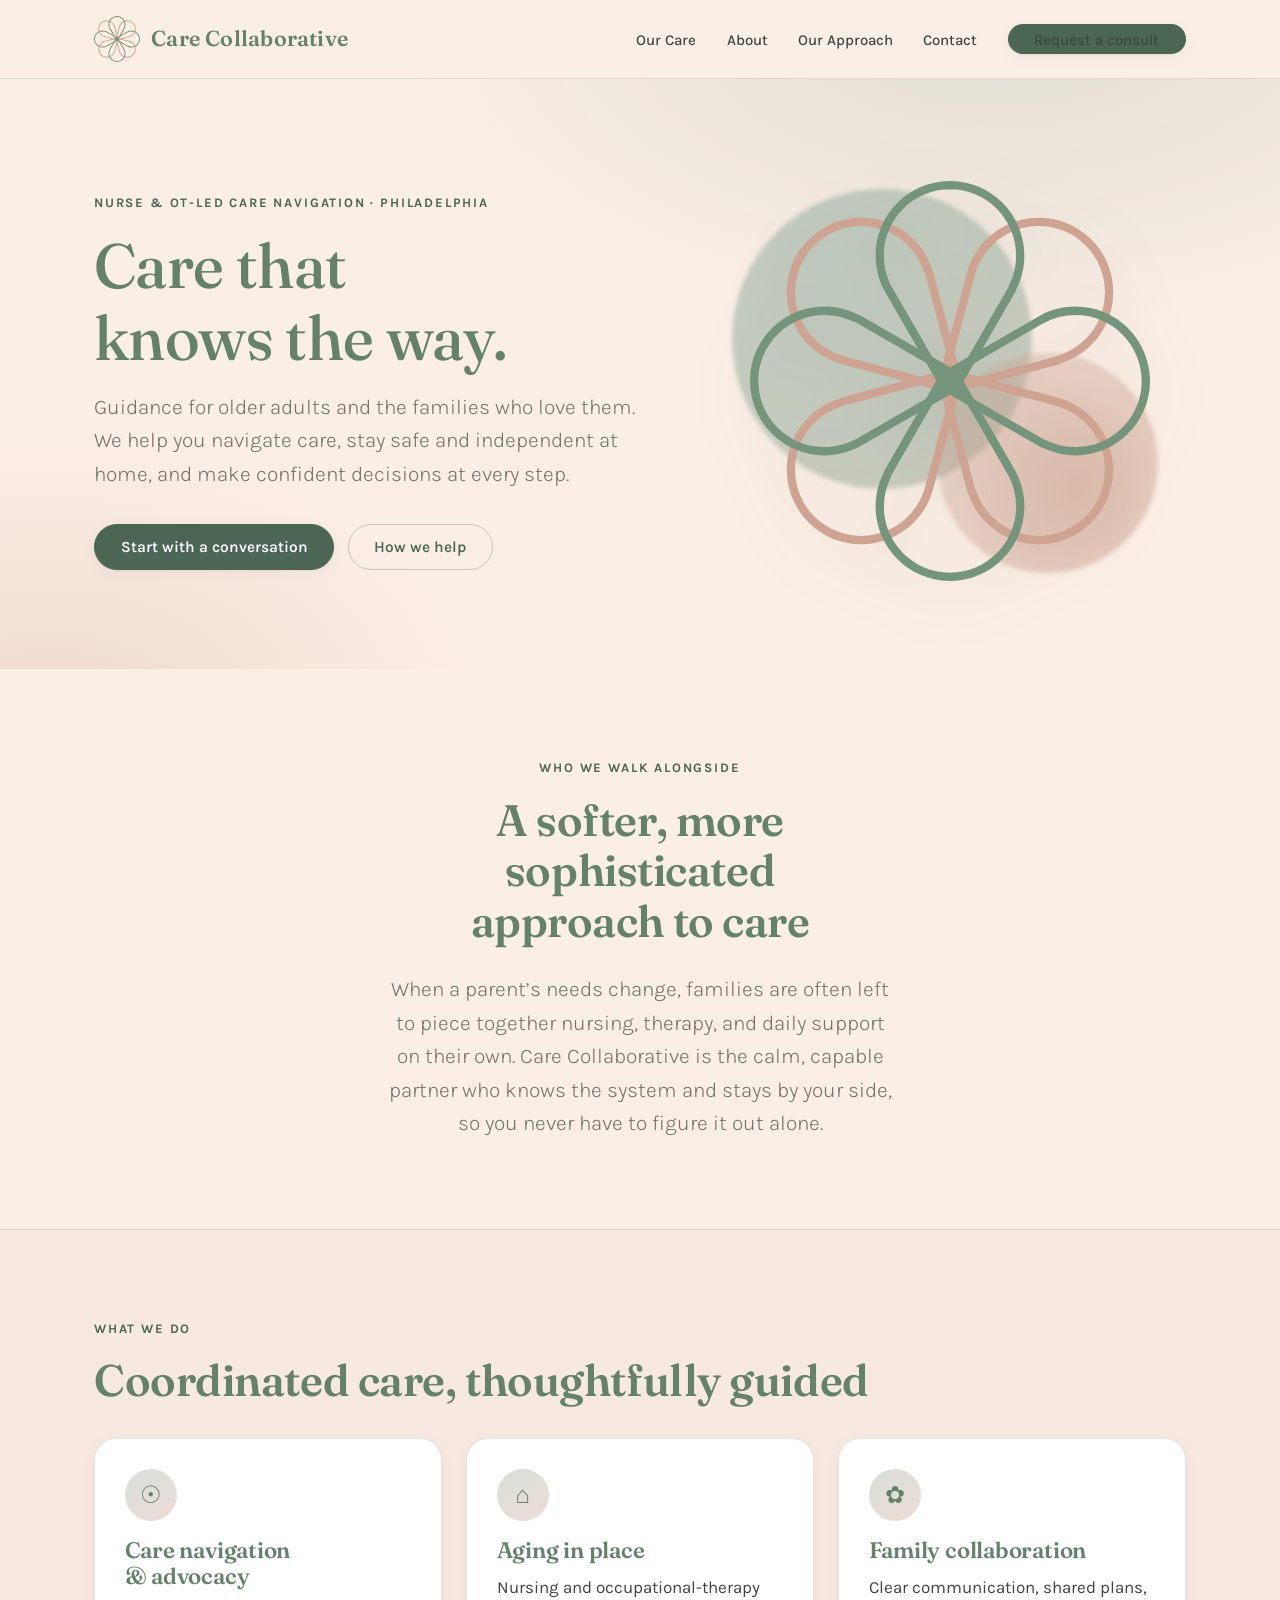
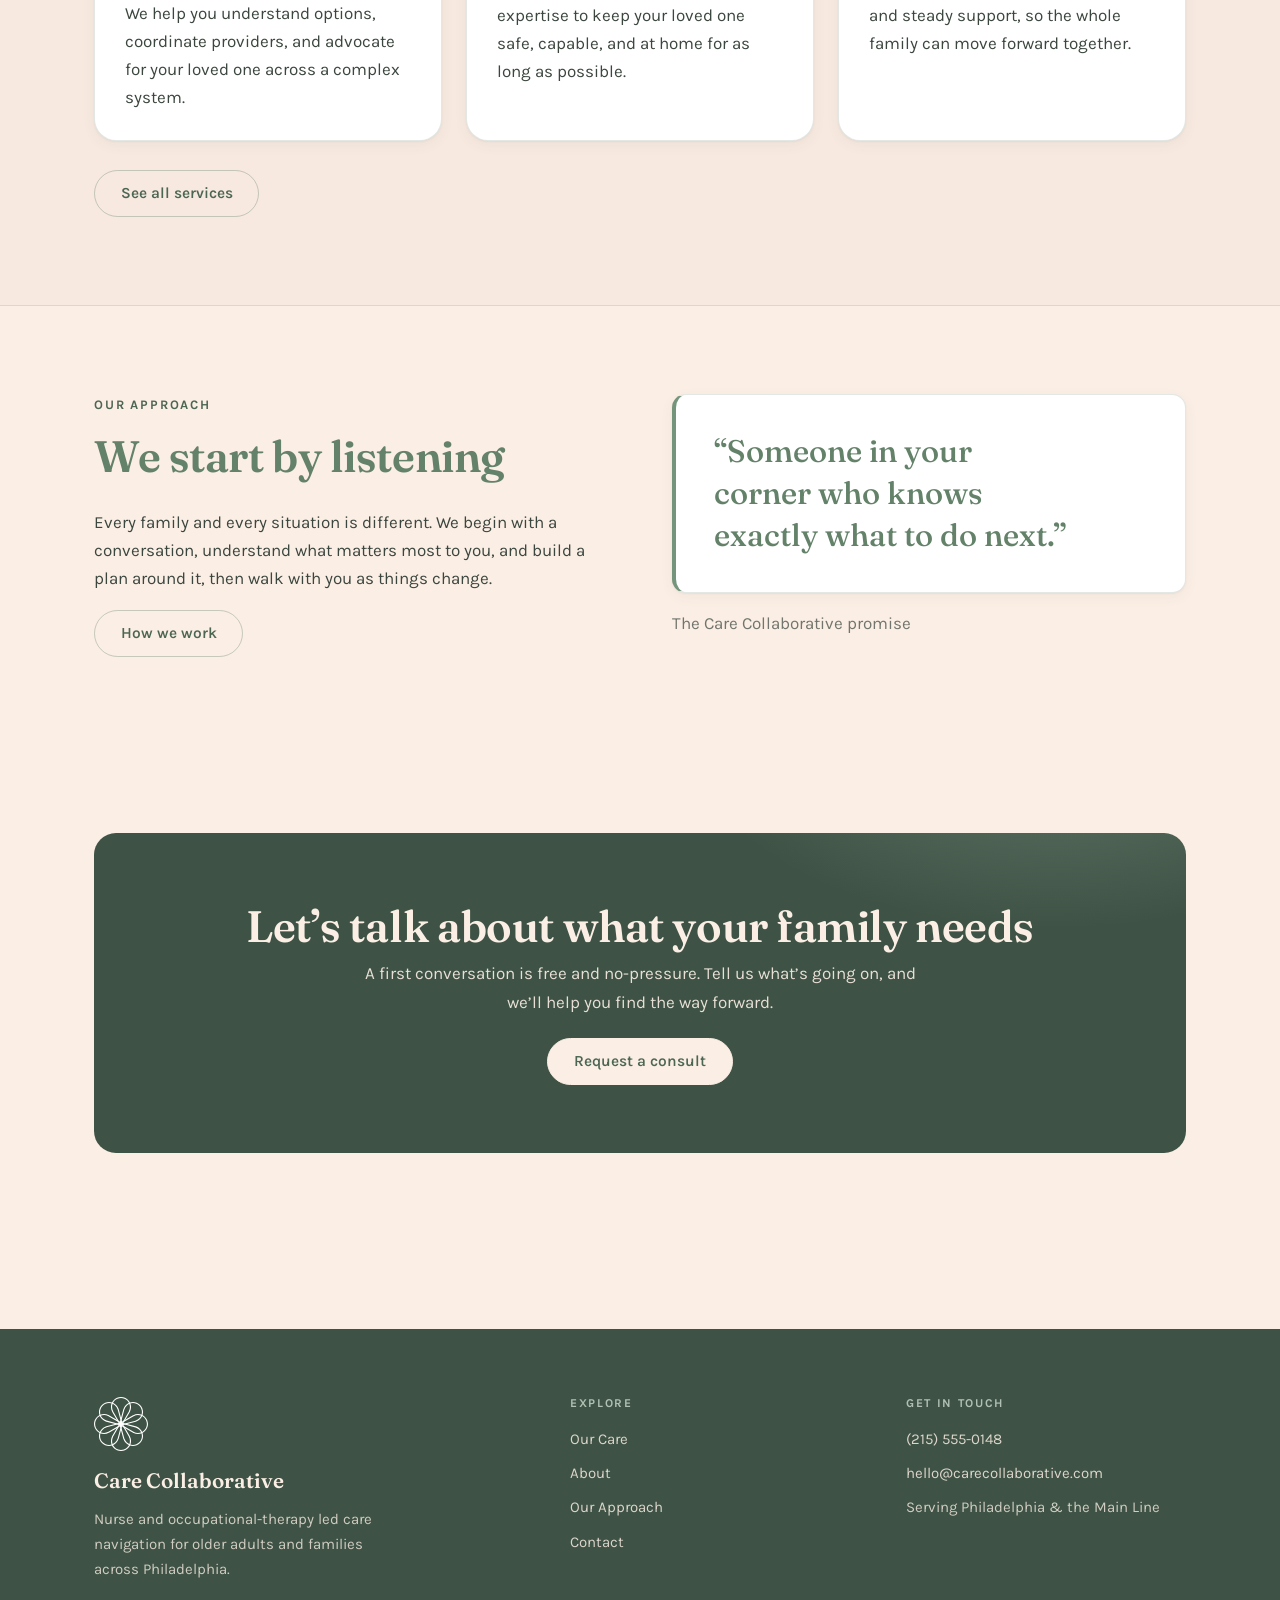
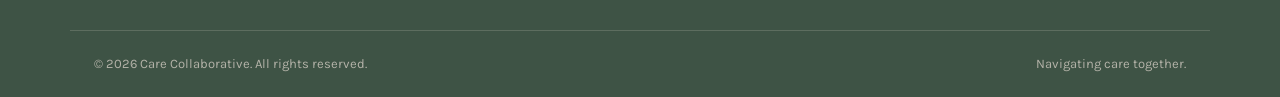
==== commit a101024d: "Implement October 2026 audit fixes (technical, a11y, SEO prep) - Privacy: remove form-data console l" ====
--- a/index.html
+++ b/index.html
@@ -3,9 +3,34 @@
 <head>
   <meta charset="utf-8">
   <meta name="viewport" content="width=device-width, initial-scale=1">
-  <title>Care Collaborative — Care that knows the way | Philadelphia</title>
-  <meta name="description" content="Nurse and occupational-therapy led care navigation and advocacy for older adults and their families across Philadelphia. Guidance for aging well at home.">
+  <title>Care Navigation in Philadelphia | Care Collaborative</title>
+  <meta name="description" content="Nurse- and occupational-therapy-led care navigation for older adults and families in Philadelphia. Explore support and request a free introductory call.">
+  <!-- PREVIEW: remove this noindex on every page at production launch -->
+  <meta name="robots" content="noindex">
+  <link rel="canonical" href="https://stunning-paprenjak-a672f9.netlify.app/">
   <link rel="icon" href="assets/favicon.svg" type="image/svg+xml">
+  <script type="application/ld+json">
+  {
+    "@context": "https://schema.org",
+    "@graph": [
+      {
+        "@type": "Organization",
+        "@id": "https://stunning-paprenjak-a672f9.netlify.app/#organization",
+        "name": "Care Collaborative",
+        "url": "https://stunning-paprenjak-a672f9.netlify.app/",
+        "logo": "https://stunning-paprenjak-a672f9.netlify.app/assets/logo-mark.svg",
+        "slogan": "Navigating care together."
+      },
+      {
+        "@type": "WebSite",
+        "@id": "https://stunning-paprenjak-a672f9.netlify.app/#website",
+        "url": "https://stunning-paprenjak-a672f9.netlify.app/",
+        "name": "Care Collaborative",
+        "publisher": { "@id": "https://stunning-paprenjak-a672f9.netlify.app/#organization" }
+      }
+    ]
+  }
+  </script>
   <link rel="preconnect" href="https://fonts.googleapis.com">
   <link rel="preconnect" href="https://fonts.gstatic.com" crossorigin>
   <link href="https://fonts.googleapis.com/css2?family=Fraunces:opsz,wght@9..144,500..700&family=Karla:wght@300;400;500;600;700&display=swap" rel="stylesheet">
@@ -17,19 +42,19 @@
   <!-- ===== HEADER (keep identical across pages) ===== -->
   <header class="site-header">
     <div class="container nav">
-      <a class="brand" href="index.html">
-        <img src="assets/logo-mark.svg" alt="Care Collaborative">
+      <a class="brand" href="/">
+        <img src="assets/logo-mark.svg" alt="Care Collaborative" width="46" height="46">
         <span class="name">Care Collaborative</span>
       </a>
       <button class="nav-toggle" aria-label="Open menu" aria-expanded="false" aria-controls="nav-links">
         <span></span><span></span><span></span>
       </button>
       <ul class="nav-links" id="nav-links">
-        <li><a href="services.html">Our Care</a></li>
-        <li><a href="about.html">About</a></li>
-        <li><a href="approach.html">Our Approach</a></li>
-        <li><a href="contact.html">Contact</a></li>
-        <li class="nav-cta"><a class="btn btn-primary" href="contact.html">Request a consult</a></li>
+        <li><a href="/services">Our Care</a></li>
+        <li><a href="/about">About</a></li>
+        <li><a href="/approach">Our Approach</a></li>
+        <li><a href="/contact">Contact</a></li>
+        <li class="nav-cta"><a class="btn btn-primary" href="/contact">Request a consult</a></li>
       </ul>
     </div>
   </header>
@@ -43,14 +68,14 @@
           <h1>Care that knows the way.</h1>
           <p class="lead">Guidance for older adults and the families who love them. We help you navigate care, stay safe and independent at home, and make confident decisions at every step.</p>
           <div class="cta-row">
-            <a class="btn btn-primary" href="contact.html">Start with a conversation</a>
-            <a class="btn btn-ghost" href="services.html">How we help</a>
+            <a class="btn btn-primary" href="/contact">Start with a conversation</a>
+            <a class="btn btn-ghost" href="/services">How we help</a>
           </div>
         </div>
         <div class="hero-art" aria-hidden="true">
           <span class="blob b1"></span>
           <span class="blob b2"></span>
-          <img src="assets/logo-mark.svg" alt="">
+          <img src="assets/logo-mark.svg" alt="" width="400" height="400">
         </div>
       </div>
     </section>
@@ -86,7 +111,7 @@
             <p>Clear communication, shared plans, and steady support, so the whole family can move forward together.</p>
           </article>
         </div>
-        <p style="margin-top:1.8rem"><a class="btn btn-ghost" href="services.html">See all services</a></p>
+        <p style="margin-top:1.8rem"><a class="btn btn-ghost" href="/services">See all services</a></p>
       </div>
     </section>
 
@@ -97,7 +122,7 @@
           <p class="eyebrow">Our approach</p>
           <h2>We start by listening</h2>
           <p>Every family and every situation is different. We begin with a conversation, understand what matters most to you, and build a plan around it, then walk with you as things change.</p>
-          <p><a class="btn btn-ghost" href="approach.html">How we work</a></p>
+          <p><a class="btn btn-ghost" href="/approach">How we work</a></p>
         </div>
         <figure style="margin:0">
           <blockquote class="quote">&ldquo;Someone in your corner who knows exactly what to do next.&rdquo;</blockquote>
@@ -112,7 +137,7 @@
         <div class="cta-band">
           <h2>Let&rsquo;s talk about what your family needs</h2>
           <p>A first conversation is free and no-pressure. Tell us what&rsquo;s going on, and we&rsquo;ll help you find the way forward.</p>
-          <p style="margin-top:1.4rem"><a class="btn btn-light" href="contact.html">Request a consult</a></p>
+          <p style="margin-top:1.4rem"><a class="btn btn-light" href="/contact">Request a consult</a></p>
         </div>
       </div>
     </section>
@@ -122,17 +147,17 @@
   <footer class="site-footer footer">
     <div class="container footer-grid">
       <div class="footer-brand">
-        <img src="assets/logo-mark-reversed.svg" alt="Care Collaborative">
+        <img src="assets/logo-mark-reversed.svg" alt="Care Collaborative" width="54" height="54">
         <div class="name">Care Collaborative</div>
         <p style="margin-top:.6rem;max-width:34ch">Nurse and occupational-therapy led care navigation for older adults and families across Philadelphia.</p>
       </div>
       <div>
         <h4>Explore</h4>
         <ul>
-          <li><a href="services.html">Our Care</a></li>
-          <li><a href="about.html">About</a></li>
-          <li><a href="approach.html">Our Approach</a></li>
-          <li><a href="contact.html">Contact</a></li>
+          <li><a href="/services">Our Care</a></li>
+          <li><a href="/about">About</a></li>
+          <li><a href="/approach">Our Approach</a></li>
+          <li><a href="/contact">Contact</a></li>
         </ul>
       </div>
       <div>
--- a/css/styles.css
+++ b/css/styles.css
@@ -130,6 +130,19 @@
 }
 
 .center { text-align: center; margin-inline: auto; }
+
+/* Headings that exist for structure/assistive tech, not visual design */
+.visually-hidden {
+  position: absolute;
+  width: 1px;
+  height: 1px;
+  margin: -1px;
+  padding: 0;
+  overflow: hidden;
+  clip: rect(0 0 0 0);
+  white-space: nowrap;
+  border: 0;
+}
 
 .muted { color: var(--ink-soft); }
 
@@ -274,9 +287,11 @@
 .btn:hover { transform: translateY(-1px); }
 .btn:active { transform: translateY(0); }
 
+/* Button text is normal-size, so backgrounds/text use --green-deep (≥4.5:1
+   against white and cream per WCAG 1.4.3); --green stays for large display text. */
 .btn-primary {
-  background: var(--green);
-  border-color: var(--green);
+  background: var(--green-deep);
+  border-color: var(--green-deep);
   color: #fff;
   box-shadow: var(--shadow-sm);
 }
@@ -285,14 +300,14 @@
 .btn-ghost {
   background: transparent;
   border-color: rgba(99, 130, 105,.35);
-  color: var(--green);
-}
-.btn-ghost:hover { background: rgba(177, 192, 180,.22); border-color: var(--green); color: var(--green); }
+  color: var(--green-deep);
+}
+.btn-ghost:hover { background: rgba(177, 192, 180,.22); border-color: var(--green-deep); color: var(--green-deep); }
 
 .btn-light {
   background: var(--cream);
   border-color: var(--cream);
-  color: var(--green);
+  color: var(--green-deep);
 }
 .btn-light:hover { background: #fff; border-color: #fff; color: var(--forest); }
 
@@ -504,7 +519,14 @@
   transition: border-color .2s var(--ease), box-shadow .2s var(--ease), background-color .2s var(--ease);
 }
 .field textarea { resize: vertical; min-height: 8rem; }
-.field select { appearance: none; background-image: none; cursor: pointer; }
+.field select {
+  appearance: none;
+  cursor: pointer;
+  padding-right: 2.6rem;
+  background-image: url("data:image/svg+xml,%3Csvg xmlns='http://www.w3.org/2000/svg' width='12' height='8' viewBox='0 0 12 8'%3E%3Cpath d='M1 1.5 6 6.5 11 1.5' fill='none' stroke='%234C6654' stroke-width='2' stroke-linecap='round' stroke-linejoin='round'/%3E%3C/svg%3E");
+  background-repeat: no-repeat;
+  background-position: right .95rem center;
+}
 
 .field input:hover,
 .field select:hover,
@@ -614,10 +636,9 @@
   :root { --section-y: 4.25rem; }
 
   .hero-grid { grid-template-columns: 1fr; }
-  .hero-art { order: -1; min-height: 250px; }
-  .hero-art img { width: min(78%, 320px); }
-  .blob.b1 { width: 220px; height: 220px; }
-  .blob.b2 { width: 165px; height: 165px; }
+  /* When the hero stacks, the outline mark lands on top of same-hue blobs and
+     goes muddy — and the header already carries the logo. Headline leads. */
+  .hero-art { display: none; }
 
   .split { grid-template-columns: 1fr; }
   .grid-3 { grid-template-columns: repeat(2, 1fr); }
@@ -626,6 +647,11 @@
 
 @media (max-width: 780px) {
   .nav-toggle { display: flex; }
+
+  /* No-JS fallback: main.js adds .js to <html>; without it the toggle is
+     useless, so hide it and show the menu as a static stacked list. */
+  html:not(.js) .nav-toggle { display: none; }
+  html:not(.js) .nav-links { display: flex; position: static; box-shadow: none; }
 
   .nav-links {
     position: absolute;
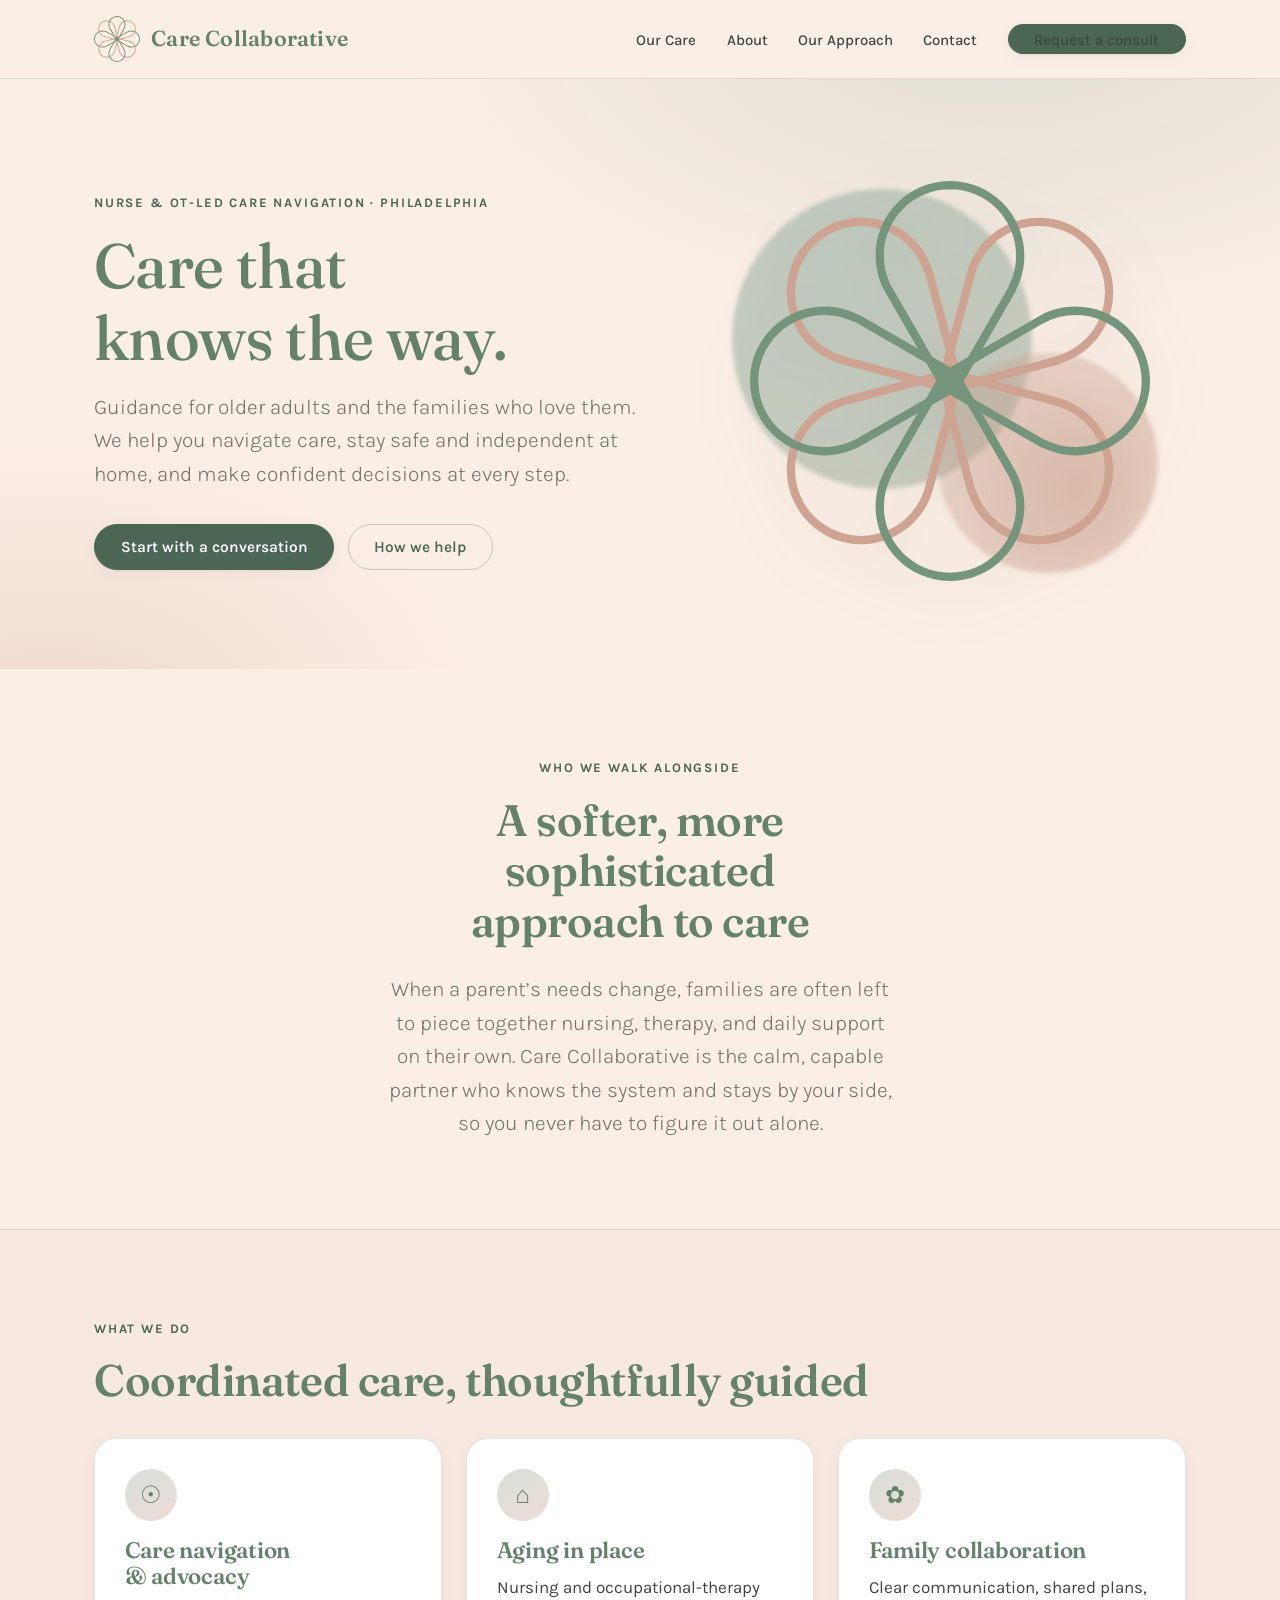
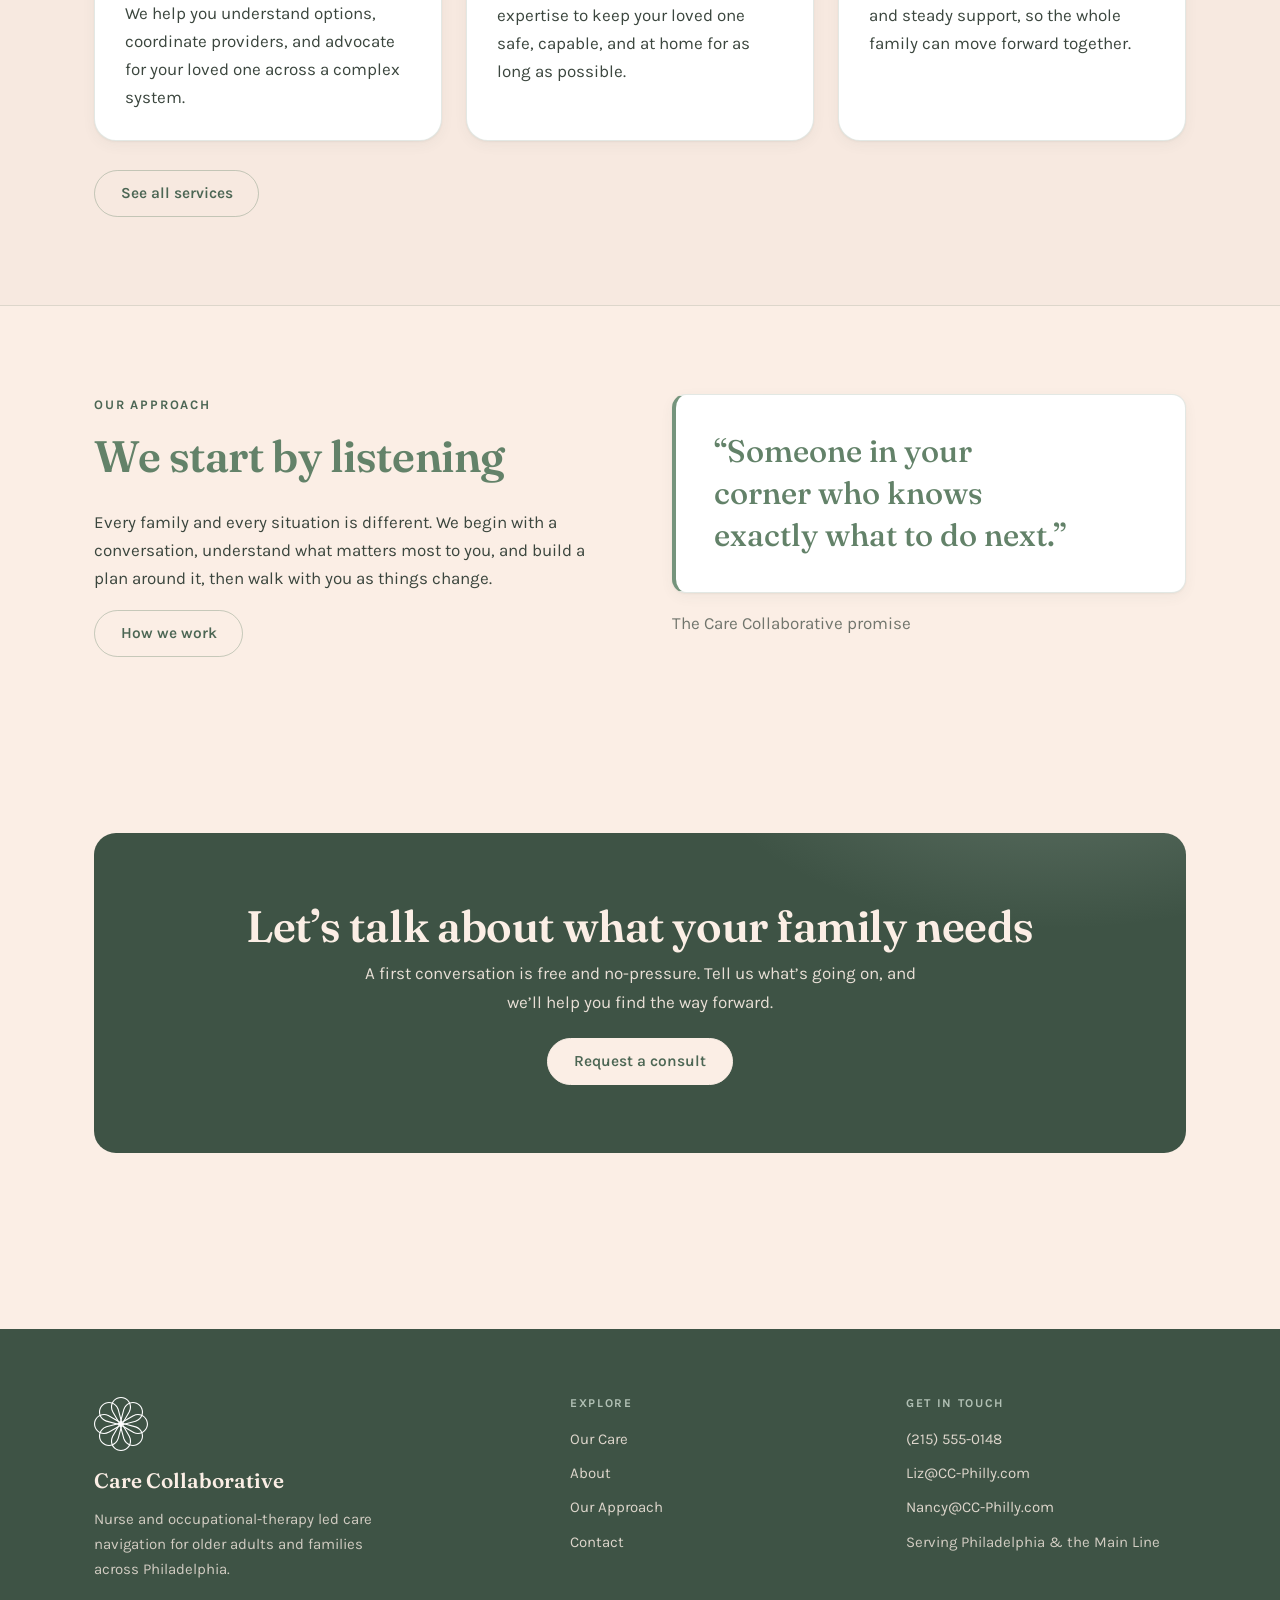
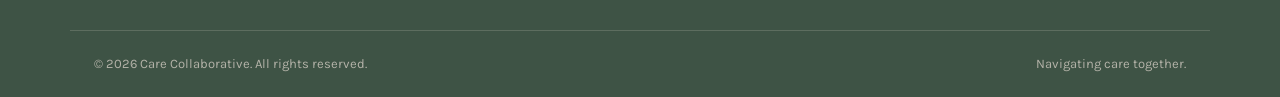
==== commit d028da6b: "Replace placeholder email with real addresses Liz@CC-Philly.com and Nancy@CC-Philly.com in all foote" ====
--- a/index.html
+++ b/index.html
@@ -164,7 +164,8 @@
         <h4>Get in touch</h4>
         <ul>
           <li><a href="tel:+12155550148">(215) 555-0148</a></li>
-          <li><a href="mailto:hello@carecollaborative.com">hello@carecollaborative.com</a></li>
+          <li><a href="mailto:Liz@CC-Philly.com">Liz@CC-Philly.com</a></li>
+          <li><a href="mailto:Nancy@CC-Philly.com">Nancy@CC-Philly.com</a></li>
           <li>Serving Philadelphia &amp; the Main Line</li>
         </ul>
       </div>
